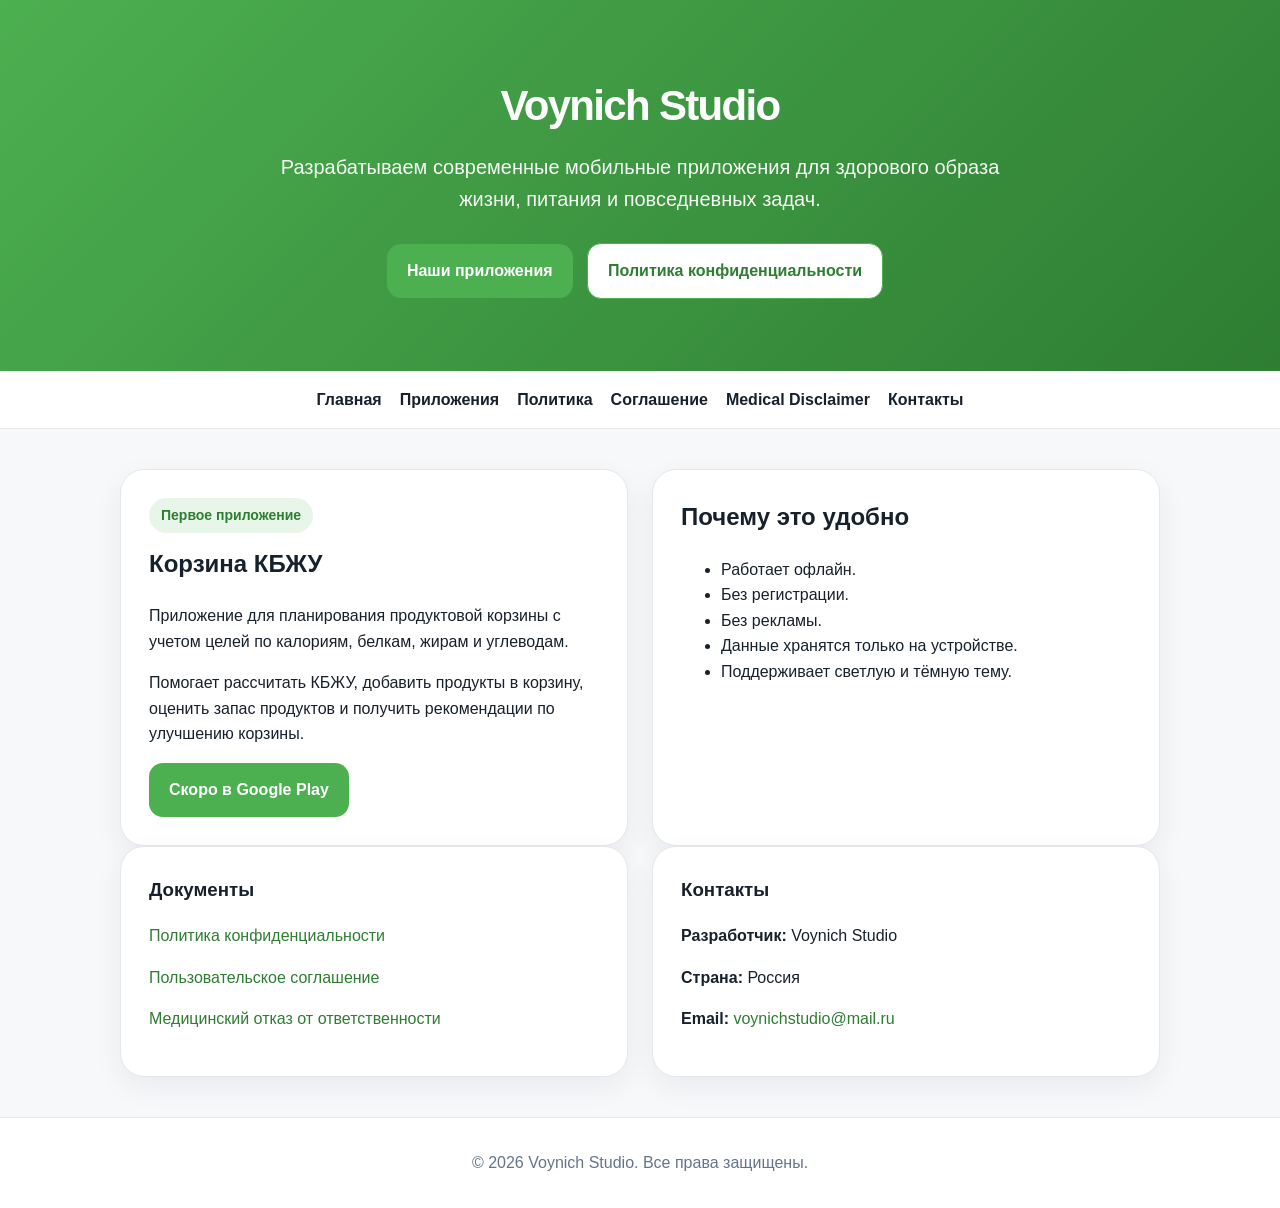
==== index.html @ 70888a6b "Initial website Initial website" ====
<!doctype html>
<html lang="ru">
<head>
  <meta charset="utf-8">
  <meta name="viewport" content="width=device-width, initial-scale=1">
  <title>Voynich Studio — мобильные приложения</title>
  <meta name="description" content="Voynich Studio разрабатывает мобильные приложения для здорового образа жизни и повседневных задач.">
  <link rel="stylesheet" href="style.css">
</head>
<body>
  <header>
    <h1>Voynich Studio</h1>
    <p>Разрабатываем современные мобильные приложения для здорового образа жизни, питания и повседневных задач.</p>
    <a class="button" href="#apps">Наши приложения</a>
    <a class="button secondary" href="privacy-policy.html">Политика конфиденциальности</a>
  </header>

  <nav>
    <a href="index.html">Главная</a>
    <a href="#apps">Приложения</a>
    <a href="privacy-policy.html">Политика</a>
    <a href="terms.html">Соглашение</a>
    <a href="medical-disclaimer.html">Medical Disclaimer</a>
    <a href="#contacts">Контакты</a>
  </nav>

  <main class="container">
    <section class="grid" id="apps">
      <div class="card">
        <span class="badge">Первое приложение</span>
        <h2>Корзина КБЖУ</h2>
        <p>Приложение для планирования продуктовой корзины с учетом целей по калориям, белкам, жирам и углеводам.</p>
        <p>Помогает рассчитать КБЖУ, добавить продукты в корзину, оценить запас продуктов и получить рекомендации по улучшению корзины.</p>
        <a class="button" href="#">Скоро в Google Play</a>
      </div>

      <div class="card">
        <h2>Почему это удобно</h2>
        <ul>
          <li>Работает офлайн.</li>
          <li>Без регистрации.</li>
          <li>Без рекламы.</li>
          <li>Данные хранятся только на устройстве.</li>
          <li>Поддерживает светлую и тёмную тему.</li>
        </ul>
      </div>
    </section>

    <section class="grid">
      <div class="card">
        <h3>Документы</h3>
        <p><a href="privacy-policy.html">Политика конфиденциальности</a></p>
        <p><a href="terms.html">Пользовательское соглашение</a></p>
        <p><a href="medical-disclaimer.html">Медицинский отказ от ответственности</a></p>
      </div>

      <div class="card" id="contacts">
        <h3>Контакты</h3>
        <p><strong>Разработчик:</strong> Voynich Studio</p>
        <p><strong>Страна:</strong> Россия</p>
        <p><strong>Email:</strong> <a href="mailto:voynichstudio@mail.ru">voynichstudio@mail.ru</a></p>
      </div>
    </section>
  </main>

  <footer>
    © 2026 Voynich Studio. Все права защищены.
  </footer>
</body>
</html>
---- style.css ----
:root {
  --green: #4CAF50;
  --green-dark: #2E7D32;
  --bg: #F7F8FA;
  --card: #FFFFFF;
  --text: #17212B;
  --muted: #64748B;
  --border: #E5E7EB;
}

* { box-sizing: border-box; }

body {
  margin: 0;
  font-family: Inter, -apple-system, BlinkMacSystemFont, "Segoe UI", Arial, sans-serif;
  background: var(--bg);
  color: var(--text);
  line-height: 1.6;
}

a { color: var(--green-dark); text-decoration: none; }

header {
  background: linear-gradient(135deg, var(--green), var(--green-dark));
  color: white;
  padding: 72px 20px;
  text-align: center;
}

header h1 {
  margin: 0 0 12px;
  font-size: 42px;
  letter-spacing: -0.04em;
}

header p {
  max-width: 720px;
  margin: 0 auto 28px;
  font-size: 20px;
  opacity: 0.95;
}

nav {
  display: flex;
  justify-content: center;
  gap: 18px;
  flex-wrap: wrap;
  padding: 16px 20px;
  background: white;
  border-bottom: 1px solid var(--border);
  position: sticky;
  top: 0;
  z-index: 10;
}

nav a {
  font-weight: 700;
  color: var(--text);
}

.container {
  max-width: 1080px;
  margin: 0 auto;
  padding: 40px 20px;
}

.grid {
  display: grid;
  grid-template-columns: repeat(2, 1fr);
  gap: 24px;
}

.card {
  background: var(--card);
  border: 1px solid var(--border);
  border-radius: 24px;
  padding: 28px;
  box-shadow: 0 10px 30px rgba(15, 23, 42, 0.06);
}

.card h2, .card h3 { margin-top: 0; }

.badge {
  display: inline-block;
  padding: 6px 12px;
  background: #E8F5E9;
  color: var(--green-dark);
  border-radius: 999px;
  font-weight: 800;
  font-size: 14px;
  margin-bottom: 12px;
}

.button {
  display: inline-block;
  background: var(--green);
  color: white;
  padding: 14px 20px;
  border-radius: 14px;
  font-weight: 800;
  margin-right: 10px;
}

.button.secondary {
  background: white;
  color: var(--green-dark);
  border: 1px solid var(--green);
}

.legal h1 {
  font-size: 34px;
  line-height: 1.2;
}

.legal h2 {
  margin-top: 34px;
  padding-top: 18px;
  border-top: 1px solid var(--border);
}

.legal p, .legal li { color: #334155; }

footer {
  border-top: 1px solid var(--border);
  background: white;
  padding: 32px 20px;
  text-align: center;
  color: var(--muted);
}

@media (max-width: 760px) {
  header h1 { font-size: 34px; }
  header p { font-size: 18px; }
  .grid { grid-template-columns: 1fr; }
  nav { justify-content: flex-start; overflow-x: auto; }
}
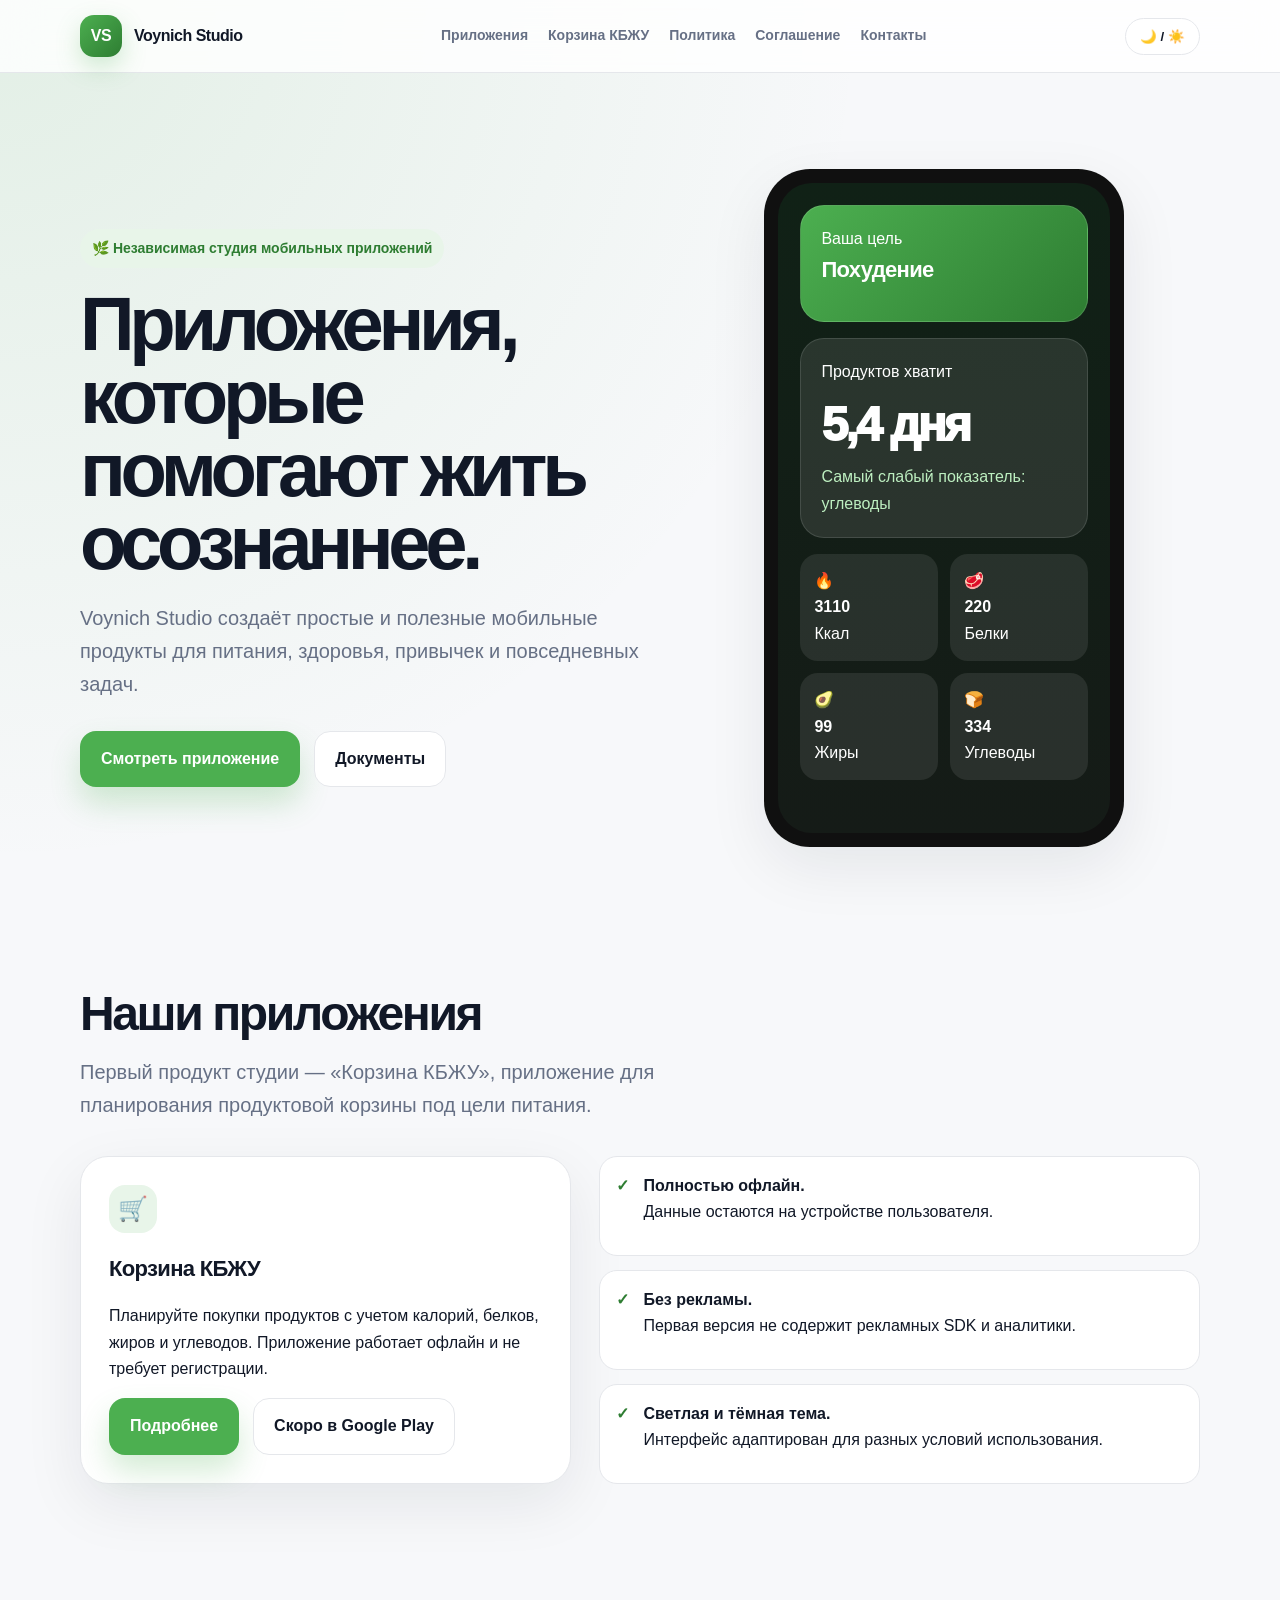
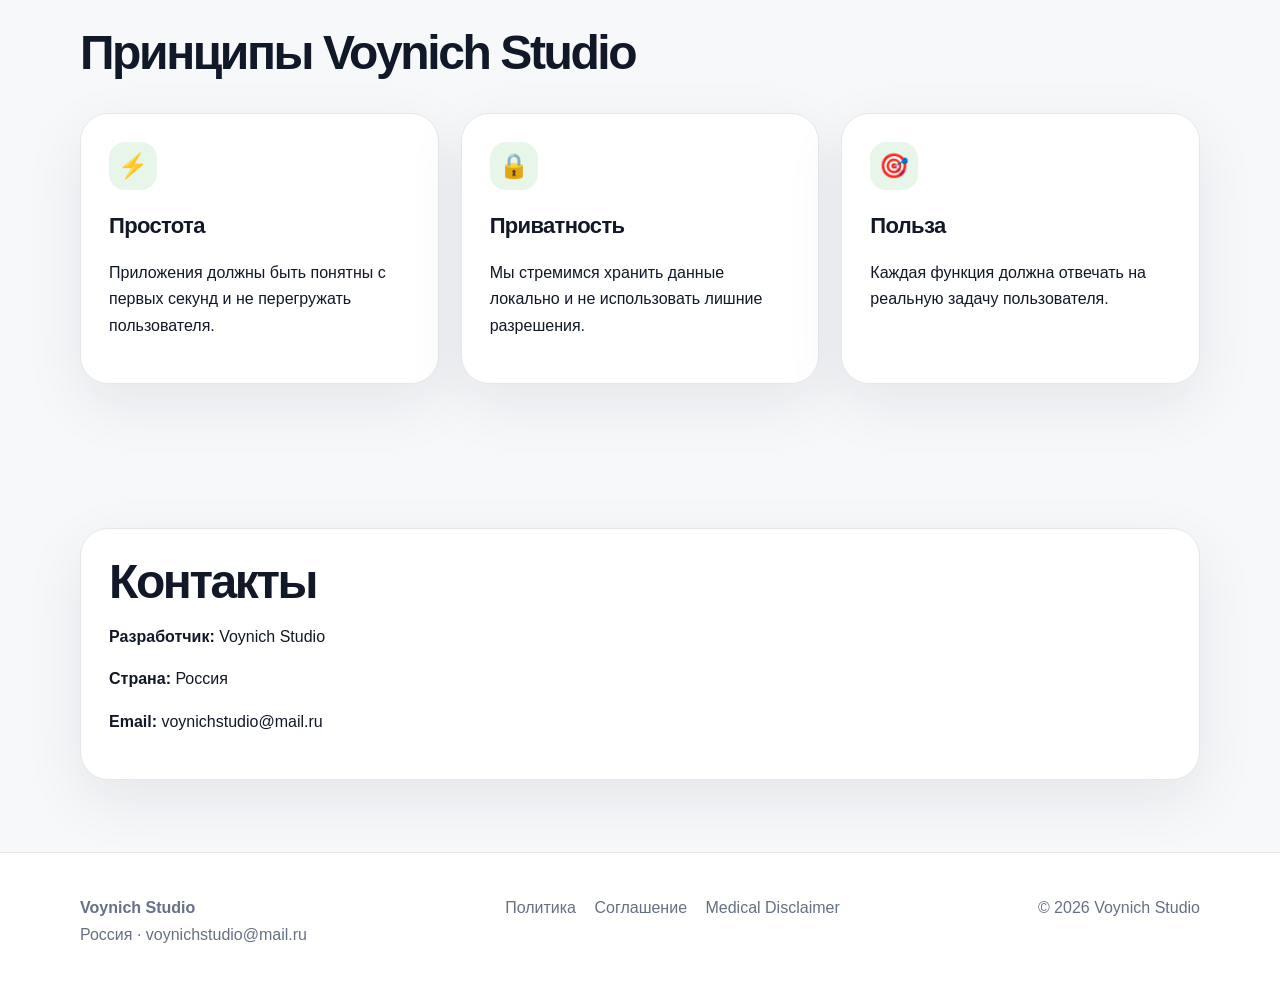
==== commit b34d2aa7: "Add files via upload" ====
--- a/index.html
+++ b/index.html
@@ -4,67 +4,129 @@
   <meta charset="utf-8">
   <meta name="viewport" content="width=device-width, initial-scale=1">
   <title>Voynich Studio — мобильные приложения</title>
-  <meta name="description" content="Voynich Studio разрабатывает мобильные приложения для здорового образа жизни и повседневных задач.">
+  <meta name="description" content="Voynich Studio разрабатывает современные мобильные приложения для здорового образа жизни, питания и повседневных задач.">
+  <meta property="og:title" content="Voynich Studio — мобильные приложения">
+  <meta property="og:description" content="Voynich Studio разрабатывает современные мобильные приложения для здорового образа жизни, питания и повседневных задач.">
+  <meta property="og:type" content="website">
+  <meta name="theme-color" content="#4CAF50">
   <link rel="stylesheet" href="style.css">
 </head>
 <body>
-  <header>
-    <h1>Voynich Studio</h1>
-    <p>Разрабатываем современные мобильные приложения для здорового образа жизни, питания и повседневных задач.</p>
-    <a class="button" href="#apps">Наши приложения</a>
-    <a class="button secondary" href="privacy-policy.html">Политика конфиденциальности</a>
-  </header>
-
-  <nav>
-    <a href="index.html">Главная</a>
-    <a href="#apps">Приложения</a>
-    <a href="privacy-policy.html">Политика</a>
-    <a href="terms.html">Соглашение</a>
-    <a href="medical-disclaimer.html">Medical Disclaimer</a>
-    <a href="#contacts">Контакты</a>
+  <nav class="nav">
+    <div class="container nav-inner">
+      <a class="brand" href="index.html">
+        <span class="brand-mark">VS</span>
+        <span>Voynich Studio</span>
+      </a>
+      <div class="nav-links">
+        <a href="index.html#apps">Приложения</a>
+        <a href="kbju-basket.html">Корзина КБЖУ</a>
+        <a href="privacy-policy.html">Политика</a>
+        <a href="terms.html">Соглашение</a>
+        <a href="index.html#contacts">Контакты</a>
+      </div>
+      <button class="theme-btn" onclick="toggleTheme()">🌙 / ☀️</button>
+    </div>
   </nav>
 
-  <main class="container">
-    <section class="grid" id="apps">
+<header class="hero">
+  <div class="container hero-grid">
+    <div>
+      <div class="eyebrow fade-up">🌿 Независимая студия мобильных приложений</div>
+      <h1 class="fade-up delay-1">Приложения, которые помогают жить осознаннее.</h1>
+      <p class="lead fade-up delay-2">Voynich Studio создаёт простые и полезные мобильные продукты для питания, здоровья, привычек и повседневных задач.</p>
+      <div class="actions fade-up delay-2">
+        <a class="btn primary" href="kbju-basket.html">Смотреть приложение</a>
+        <a class="btn secondary" href="privacy-policy.html">Документы</a>
+      </div>
+    </div>
+    <div class="phone fade-up delay-2" aria-label="Превью приложения Корзина КБЖУ">
+      <div class="phone-screen">
+        <div class="app-card green">
+          <div>Ваша цель</div>
+          <h3>Похудение</h3>
+        </div>
+        <div class="app-card">
+          <div>Продуктов хватит</div>
+          <div class="big-number">5,4 дня</div>
+          <div style="color:#BDEFC0">Самый слабый показатель: углеводы</div>
+        </div>
+        <div class="macro-grid">
+          <div class="macro">🔥<br><strong>3110</strong><br>Ккал</div>
+          <div class="macro">🥩<br><strong>220</strong><br>Белки</div>
+          <div class="macro">🥑<br><strong>99</strong><br>Жиры</div>
+          <div class="macro">🍞<br><strong>334</strong><br>Углеводы</div>
+        </div>
+      </div>
+    </div>
+  </div>
+</header>
+
+<main>
+  <section class="section" id="apps">
+    <div class="container">
+      <div class="section-head">
+        <h2>Наши приложения</h2>
+        <p class="lead">Первый продукт студии — «Корзина КБЖУ», приложение для планирования продуктовой корзины под цели питания.</p>
+      </div>
+      <div class="app-showcase">
+        <div class="card">
+          <div class="card-icon">🛒</div>
+          <h3>Корзина КБЖУ</h3>
+          <p>Планируйте покупки продуктов с учетом калорий, белков, жиров и углеводов. Приложение работает офлайн и не требует регистрации.</p>
+          <div class="actions">
+            <a class="btn primary" href="kbju-basket.html">Подробнее</a>
+            <a class="btn secondary" href="#">Скоро в Google Play</a>
+          </div>
+        </div>
+        <div class="feature-list">
+          <div class="feature-item"><span class="check">✓</span><span><strong>Полностью офлайн.</strong><br>Данные остаются на устройстве пользователя.</span></div>
+          <div class="feature-item"><span class="check">✓</span><span><strong>Без рекламы.</strong><br>Первая версия не содержит рекламных SDK и аналитики.</span></div>
+          <div class="feature-item"><span class="check">✓</span><span><strong>Светлая и тёмная тема.</strong><br>Интерфейс адаптирован для разных условий использования.</span></div>
+        </div>
+      </div>
+    </div>
+  </section>
+
+  <section class="section">
+    <div class="container">
+      <div class="section-head">
+        <h2>Принципы Voynich Studio</h2>
+      </div>
+      <div class="cards">
+        <div class="card"><div class="card-icon">⚡</div><h3>Простота</h3><p>Приложения должны быть понятны с первых секунд и не перегружать пользователя.</p></div>
+        <div class="card"><div class="card-icon">🔒</div><h3>Приватность</h3><p>Мы стремимся хранить данные локально и не использовать лишние разрешения.</p></div>
+        <div class="card"><div class="card-icon">🎯</div><h3>Польза</h3><p>Каждая функция должна отвечать на реальную задачу пользователя.</p></div>
+      </div>
+    </div>
+  </section>
+
+  <section class="section" id="contacts">
+    <div class="container">
       <div class="card">
-        <span class="badge">Первое приложение</span>
-        <h2>Корзина КБЖУ</h2>
-        <p>Приложение для планирования продуктовой корзины с учетом целей по калориям, белкам, жирам и углеводам.</p>
-        <p>Помогает рассчитать КБЖУ, добавить продукты в корзину, оценить запас продуктов и получить рекомендации по улучшению корзины.</p>
-        <a class="button" href="#">Скоро в Google Play</a>
-      </div>
-
-      <div class="card">
-        <h2>Почему это удобно</h2>
-        <ul>
-          <li>Работает офлайн.</li>
-          <li>Без регистрации.</li>
-          <li>Без рекламы.</li>
-          <li>Данные хранятся только на устройстве.</li>
-          <li>Поддерживает светлую и тёмную тему.</li>
-        </ul>
-      </div>
-    </section>
-
-    <section class="grid">
-      <div class="card">
-        <h3>Документы</h3>
-        <p><a href="privacy-policy.html">Политика конфиденциальности</a></p>
-        <p><a href="terms.html">Пользовательское соглашение</a></p>
-        <p><a href="medical-disclaimer.html">Медицинский отказ от ответственности</a></p>
-      </div>
-
-      <div class="card" id="contacts">
-        <h3>Контакты</h3>
+        <h2>Контакты</h2>
         <p><strong>Разработчик:</strong> Voynich Studio</p>
         <p><strong>Страна:</strong> Россия</p>
         <p><strong>Email:</strong> <a href="mailto:voynichstudio@mail.ru">voynichstudio@mail.ru</a></p>
       </div>
-    </section>
-  </main>
+    </div>
+  </section>
+</main>
 
-  <footer>
-    © 2026 Voynich Studio. Все права защищены.
+  <footer class="footer">
+    <div class="container footer-grid">
+      <div>
+        <strong>Voynich Studio</strong><br>
+        Россия · <a href="mailto:voynichstudio@mail.ru">voynichstudio@mail.ru</a>
+      </div>
+      <div>
+        <a href="privacy-policy.html">Политика</a>
+        <a href="terms.html">Соглашение</a>
+        <a href="medical-disclaimer.html">Medical Disclaimer</a>
+      </div>
+      <div>© 2026 Voynich Studio</div>
+    </div>
   </footer>
+  <script src="script.js"></script>
 </body>
 </html>
--- a/style.css
+++ b/style.css
@@ -1,136 +1,385 @@
 :root {
+  --bg: #f7f8fa;
+  --surface: #ffffff;
+  --surface-2: #eef7f0;
+  --text: #111827;
+  --muted: #667085;
+  --border: #e5e7eb;
   --green: #4CAF50;
   --green-dark: #2E7D32;
-  --bg: #F7F8FA;
-  --card: #FFFFFF;
-  --text: #17212B;
-  --muted: #64748B;
-  --border: #E5E7EB;
+  --green-soft: #E8F5E9;
+  --shadow: 0 20px 60px rgba(15, 23, 42, .08);
+  --radius: 28px;
+}
+
+[data-theme="dark"] {
+  --bg: #101412;
+  --surface: #171c19;
+  --surface-2: #1d2a21;
+  --text: #f5f7f6;
+  --muted: #a8b3ad;
+  --border: #29332d;
+  --green: #63D471;
+  --green-dark: #8BE28F;
+  --green-soft: #1f3a27;
+  --shadow: 0 20px 60px rgba(0, 0, 0, .35);
 }
 
 * { box-sizing: border-box; }
+
+html { scroll-behavior: smooth; }
 
 body {
   margin: 0;
   font-family: Inter, -apple-system, BlinkMacSystemFont, "Segoe UI", Arial, sans-serif;
-  background: var(--bg);
+  background:
+    radial-gradient(circle at top left, rgba(76, 175, 80, .12), transparent 30%),
+    var(--bg);
   color: var(--text);
-  line-height: 1.6;
-}
-
-a { color: var(--green-dark); text-decoration: none; }
-
-header {
-  background: linear-gradient(135deg, var(--green), var(--green-dark));
-  color: white;
-  padding: 72px 20px;
-  text-align: center;
-}
-
-header h1 {
-  margin: 0 0 12px;
-  font-size: 42px;
-  letter-spacing: -0.04em;
-}
-
-header p {
-  max-width: 720px;
-  margin: 0 auto 28px;
-  font-size: 20px;
-  opacity: 0.95;
-}
-
-nav {
-  display: flex;
-  justify-content: center;
-  gap: 18px;
-  flex-wrap: wrap;
-  padding: 16px 20px;
-  background: white;
-  border-bottom: 1px solid var(--border);
+  line-height: 1.65;
+}
+
+a { color: inherit; text-decoration: none; }
+
+img { max-width: 100%; }
+
+.container {
+  width: min(1120px, calc(100% - 40px));
+  margin: 0 auto;
+}
+
+.nav {
   position: sticky;
   top: 0;
-  z-index: 10;
-}
-
-nav a {
+  z-index: 50;
+  backdrop-filter: blur(18px);
+  background: color-mix(in srgb, var(--surface) 82%, transparent);
+  border-bottom: 1px solid var(--border);
+}
+
+.nav-inner {
+  height: 72px;
+  display: flex;
+  align-items: center;
+  justify-content: space-between;
+  gap: 16px;
+}
+
+.brand {
+  display: flex;
+  align-items: center;
+  gap: 12px;
+  font-weight: 900;
+  letter-spacing: -0.03em;
+}
+
+.brand-mark {
+  width: 42px;
+  height: 42px;
+  border-radius: 14px;
+  display: grid;
+  place-items: center;
+  background: linear-gradient(135deg, var(--green), var(--green-dark));
+  color: #fff;
+  box-shadow: 0 10px 24px rgba(76, 175, 80, .25);
+}
+
+.nav-links {
+  display: flex;
+  align-items: center;
+  gap: 20px;
+  color: var(--muted);
   font-weight: 700;
+  font-size: 14px;
+}
+
+.nav-links a:hover { color: var(--green-dark); }
+
+.theme-btn {
+  border: 1px solid var(--border);
+  background: var(--surface);
   color: var(--text);
-}
-
-.container {
-  max-width: 1080px;
-  margin: 0 auto;
-  padding: 40px 20px;
-}
-
-.grid {
-  display: grid;
-  grid-template-columns: repeat(2, 1fr);
-  gap: 24px;
-}
-
-.card {
-  background: var(--card);
-  border: 1px solid var(--border);
-  border-radius: 24px;
-  padding: 28px;
-  box-shadow: 0 10px 30px rgba(15, 23, 42, 0.06);
-}
-
-.card h2, .card h3 { margin-top: 0; }
-
-.badge {
-  display: inline-block;
-  padding: 6px 12px;
-  background: #E8F5E9;
+  border-radius: 999px;
+  padding: 10px 14px;
+  cursor: pointer;
+  font-weight: 800;
+}
+
+.hero {
+  padding: 96px 0 70px;
+}
+
+.hero-grid {
+  display: grid;
+  grid-template-columns: 1.05fr .95fr;
+  gap: 44px;
+  align-items: center;
+}
+
+.eyebrow {
+  display: inline-flex;
+  gap: 8px;
+  align-items: center;
+  padding: 8px 12px;
+  border-radius: 999px;
+  background: var(--green-soft);
   color: var(--green-dark);
-  border-radius: 999px;
-  font-weight: 800;
+  font-weight: 900;
   font-size: 14px;
-  margin-bottom: 12px;
-}
-
-.button {
-  display: inline-block;
+  margin-bottom: 20px;
+}
+
+h1 {
+  font-size: clamp(42px, 7vw, 76px);
+  line-height: .96;
+  letter-spacing: -0.07em;
+  margin: 0 0 22px;
+}
+
+h2 {
+  font-size: clamp(30px, 4vw, 48px);
+  line-height: 1.06;
+  letter-spacing: -0.05em;
+  margin: 0 0 16px;
+}
+
+h3 {
+  font-size: 22px;
+  margin: 0 0 12px;
+  letter-spacing: -0.03em;
+}
+
+.lead {
+  font-size: 20px;
+  color: var(--muted);
+  max-width: 680px;
+  margin: 0 0 30px;
+}
+
+.actions {
+  display: flex;
+  gap: 14px;
+  flex-wrap: wrap;
+}
+
+.btn {
+  display: inline-flex;
+  align-items: center;
+  justify-content: center;
+  gap: 10px;
+  min-height: 52px;
+  padding: 14px 20px;
+  border-radius: 16px;
+  font-weight: 900;
+  border: 1px solid transparent;
+  transition: .2s ease;
+}
+
+.btn.primary {
   background: var(--green);
   color: white;
-  padding: 14px 20px;
-  border-radius: 14px;
-  font-weight: 800;
-  margin-right: 10px;
-}
-
-.button.secondary {
-  background: white;
+  box-shadow: 0 16px 30px rgba(76, 175, 80, .24);
+}
+
+.btn.secondary {
+  background: var(--surface);
+  border-color: var(--border);
+  color: var(--text);
+}
+
+.btn:hover {
+  transform: translateY(-2px);
+}
+
+.phone {
+  width: min(360px, 100%);
+  margin: 0 auto;
+  border-radius: 46px;
+  padding: 14px;
+  background: #101010;
+  box-shadow: var(--shadow);
+  transform: rotate(2deg);
+}
+
+.phone-screen {
+  min-height: 650px;
+  border-radius: 34px;
+  background: linear-gradient(180deg, #102116, #151b17);
+  padding: 22px;
+  overflow: hidden;
+  color: white;
+  position: relative;
+}
+
+.app-card {
+  background: rgba(255,255,255,.1);
+  border: 1px solid rgba(255,255,255,.12);
+  border-radius: 24px;
+  padding: 20px;
+  margin-bottom: 16px;
+}
+
+.app-card.green {
+  background: linear-gradient(135deg, #4CAF50, #2E7D32);
+}
+
+.big-number {
+  font-size: 48px;
+  font-weight: 950;
+  letter-spacing: -0.06em;
+}
+
+.macro-grid {
+  display: grid;
+  grid-template-columns: repeat(2, 1fr);
+  gap: 12px;
+}
+
+.macro {
+  border-radius: 18px;
+  padding: 14px;
+  background: rgba(255,255,255,.09);
+}
+
+.section {
+  padding: 72px 0;
+}
+
+.section-head {
+  max-width: 760px;
+  margin-bottom: 34px;
+}
+
+.cards {
+  display: grid;
+  grid-template-columns: repeat(3, 1fr);
+  gap: 22px;
+}
+
+.card {
+  background: var(--surface);
+  border: 1px solid var(--border);
+  border-radius: var(--radius);
+  padding: 28px;
+  box-shadow: var(--shadow);
+}
+
+.card-icon {
+  width: 48px;
+  height: 48px;
+  display: grid;
+  place-items: center;
+  border-radius: 16px;
+  background: var(--green-soft);
   color: var(--green-dark);
-  border: 1px solid var(--green);
-}
-
-.legal h1 {
-  font-size: 34px;
-  line-height: 1.2;
-}
-
-.legal h2 {
-  margin-top: 34px;
-  padding-top: 18px;
+  font-size: 24px;
+  margin-bottom: 18px;
+}
+
+.app-showcase {
+  display: grid;
+  grid-template-columns: .9fr 1.1fr;
+  gap: 28px;
+  align-items: stretch;
+}
+
+.feature-list {
+  display: grid;
+  gap: 14px;
+}
+
+.feature-item {
+  display: flex;
+  gap: 14px;
+  align-items: flex-start;
+  padding: 16px;
+  border-radius: 18px;
+  background: var(--surface);
+  border: 1px solid var(--border);
+}
+
+.check {
+  color: var(--green-dark);
+  font-weight: 950;
+}
+
+.legal-layout {
+  padding: 56px 0;
+}
+
+.legal-doc {
+  max-width: 900px;
+  margin: 0 auto;
+  background: var(--surface);
+  border: 1px solid var(--border);
+  border-radius: 30px;
+  padding: clamp(24px, 5vw, 56px);
+  box-shadow: var(--shadow);
+}
+
+.legal-doc h1 {
+  font-size: clamp(34px, 5vw, 52px);
+}
+
+.legal-doc h2 {
+  font-size: 24px;
+  margin-top: 38px;
+  padding-top: 24px;
   border-top: 1px solid var(--border);
 }
 
-.legal p, .legal li { color: #334155; }
-
-footer {
+.legal-doc p,
+.legal-doc li {
+  color: var(--muted);
+}
+
+.footer {
+  padding: 42px 0;
   border-top: 1px solid var(--border);
-  background: white;
-  padding: 32px 20px;
-  text-align: center;
+  background: var(--surface);
   color: var(--muted);
 }
 
-@media (max-width: 760px) {
-  header h1 { font-size: 34px; }
-  header p { font-size: 18px; }
-  .grid { grid-template-columns: 1fr; }
-  nav { justify-content: flex-start; overflow-x: auto; }
+.footer-grid {
+  display: flex;
+  justify-content: space-between;
+  gap: 20px;
+  flex-wrap: wrap;
+}
+
+.footer a { color: var(--muted); margin-right: 14px; }
+
+.fade-up {
+  opacity: 0;
+  transform: translateY(18px);
+  animation: fadeUp .7s ease forwards;
+}
+
+.delay-1 { animation-delay: .12s; }
+.delay-2 { animation-delay: .24s; }
+
+@keyframes fadeUp {
+  to { opacity: 1; transform: translateY(0); }
+}
+
+@media (max-width: 860px) {
+  .hero { padding: 64px 0 44px; }
+  .hero-grid,
+  .app-showcase {
+    grid-template-columns: 1fr;
+  }
+  .phone { transform: none; }
+  .cards {
+    grid-template-columns: 1fr;
+  }
+  .nav-links {
+    display: none;
+  }
+}
+
+@media (max-width: 520px) {
+  .container { width: min(100% - 28px, 1120px); }
+  .phone-screen { min-height: 560px; }
+  .macro-grid { grid-template-columns: 1fr; }
+  .footer-grid { display: block; }
 }
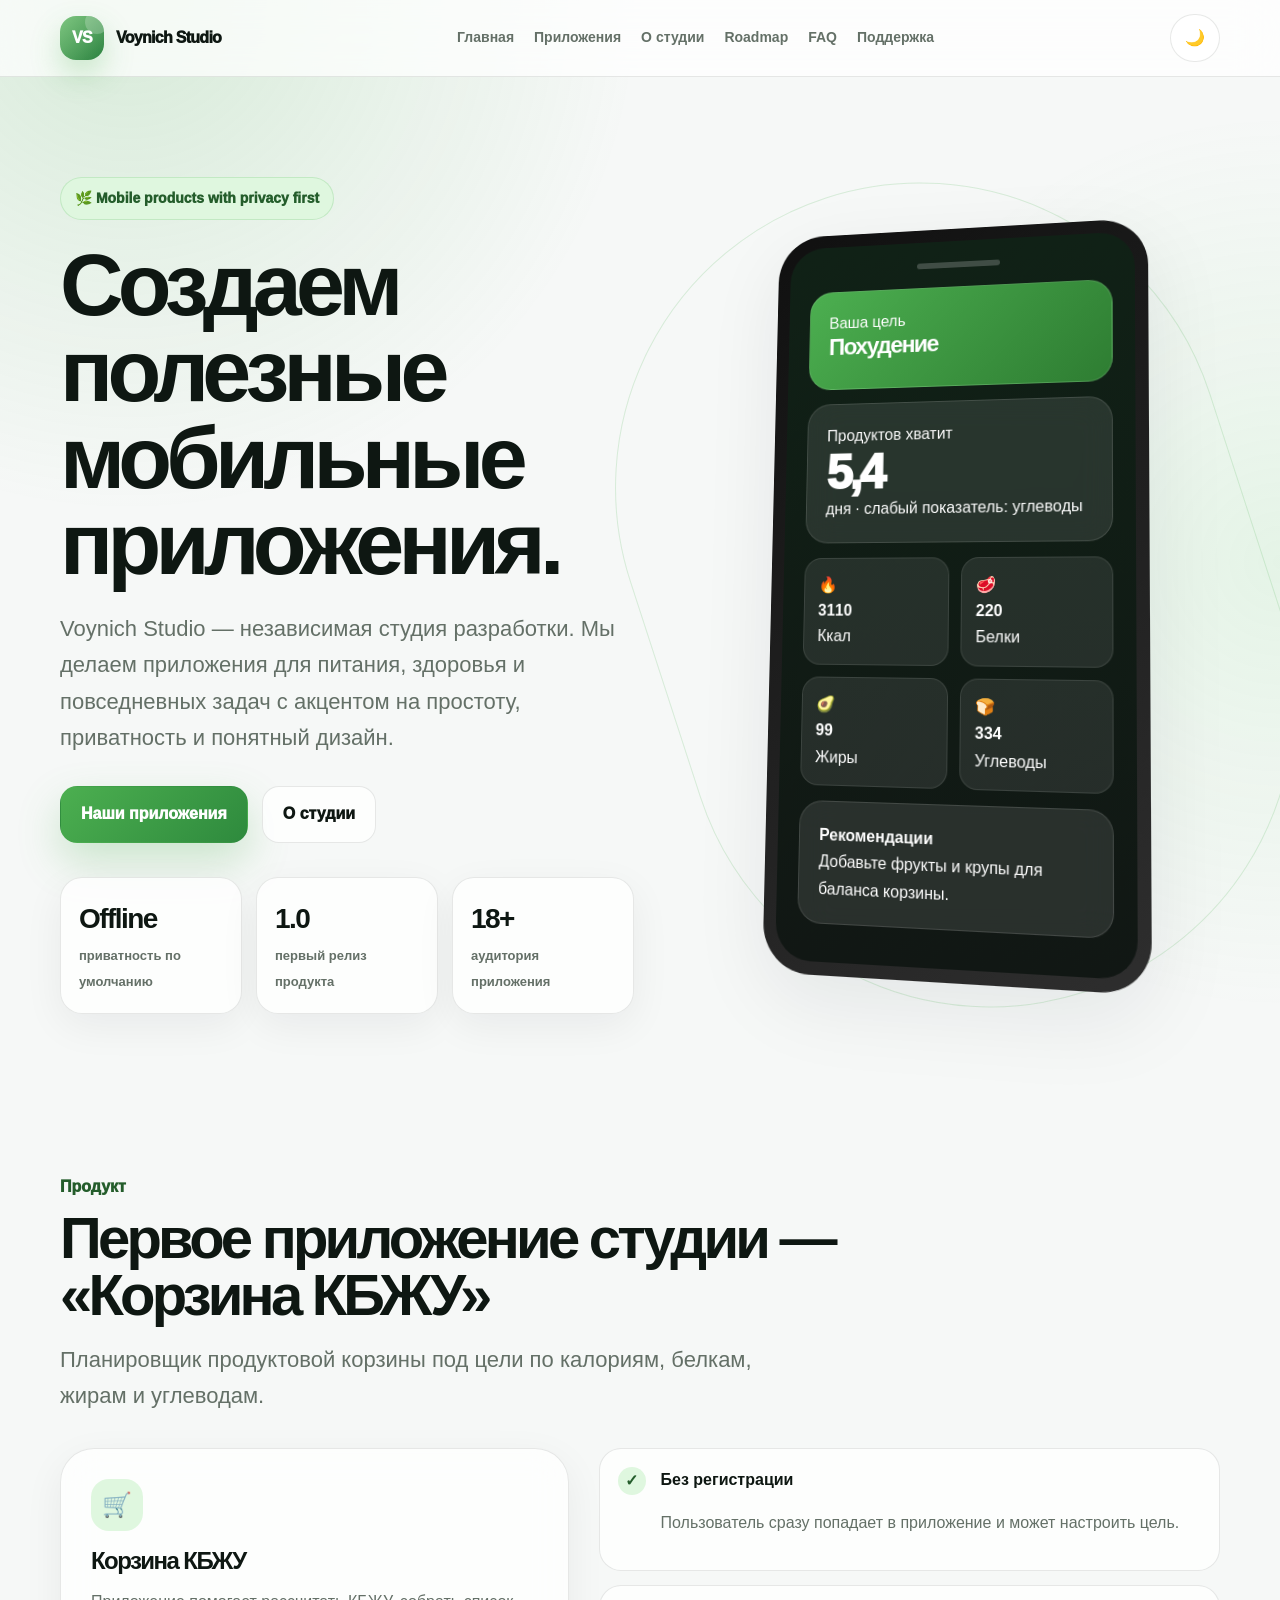
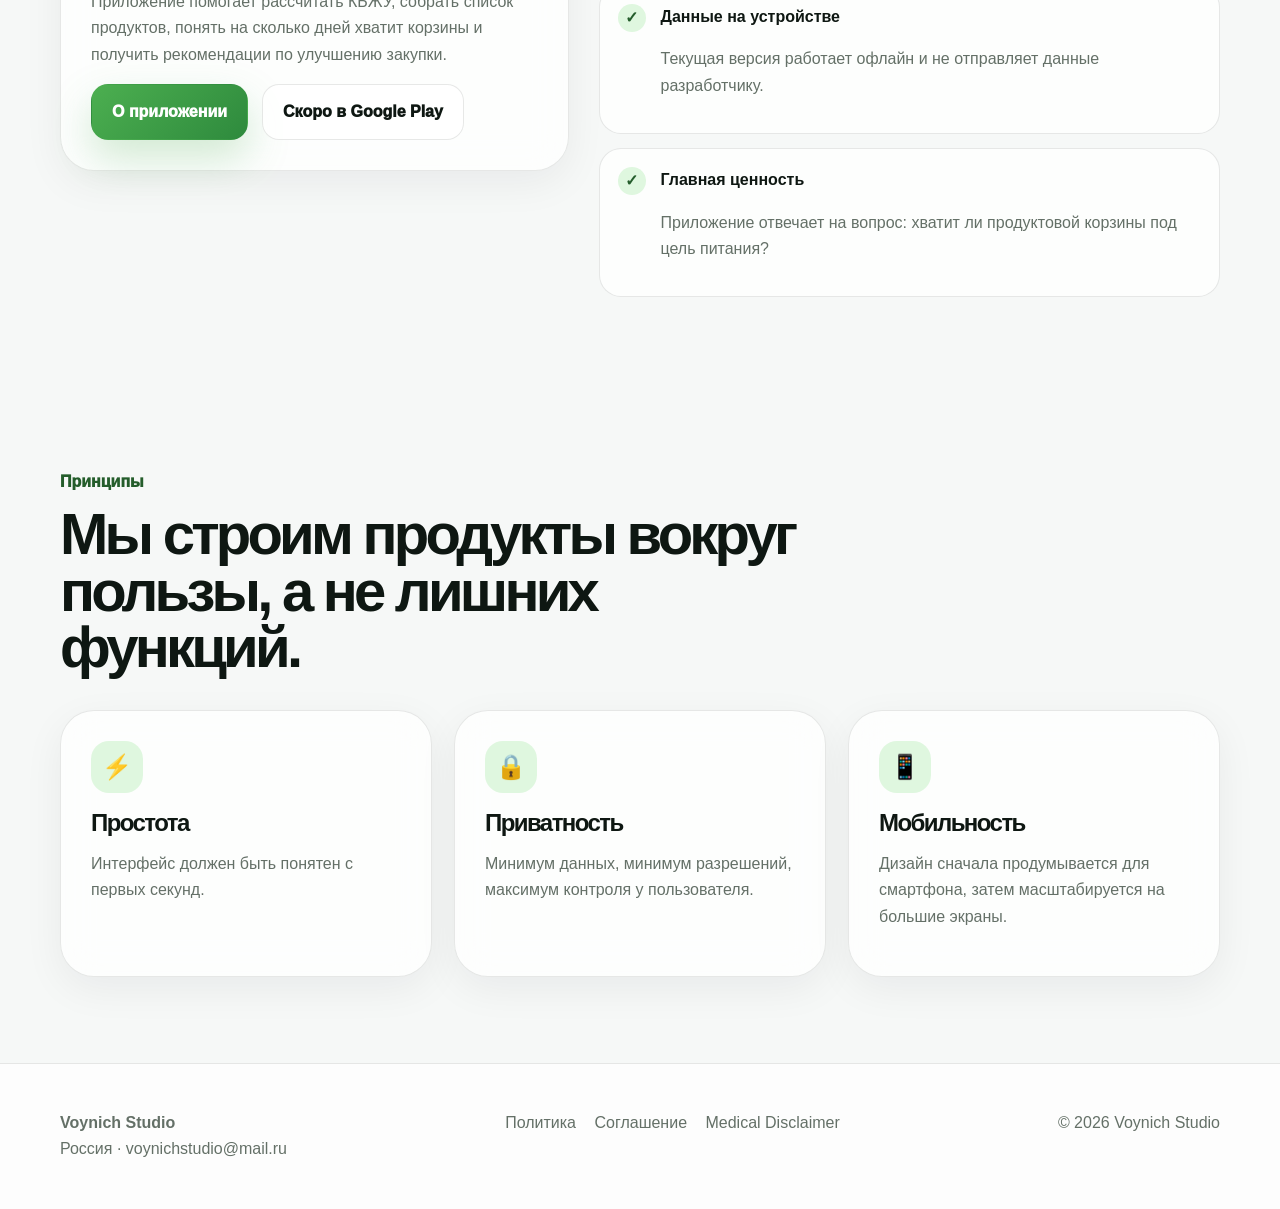
==== commit d7871b5d: "Add files via upload" ====
--- a/index.html
+++ b/index.html
@@ -4,85 +4,132 @@
   <meta charset="utf-8">
   <meta name="viewport" content="width=device-width, initial-scale=1">
   <title>Voynich Studio — мобильные приложения</title>
-  <meta name="description" content="Voynich Studio разрабатывает современные мобильные приложения для здорового образа жизни, питания и повседневных задач.">
+  <meta name="description" content="Voynich Studio разрабатывает современные мобильные приложения для питания, здоровья и повседневных задач.">
+  <meta name="theme-color" content="#4CAF50">
+  <link rel="canonical" href="https://voynich-studio.github.io/">
   <meta property="og:title" content="Voynich Studio — мобильные приложения">
-  <meta property="og:description" content="Voynich Studio разрабатывает современные мобильные приложения для здорового образа жизни, питания и повседневных задач.">
+  <meta property="og:description" content="Voynich Studio разрабатывает современные мобильные приложения для питания, здоровья и повседневных задач.">
   <meta property="og:type" content="website">
-  <meta name="theme-color" content="#4CAF50">
+  <meta property="og:url" content="https://voynich-studio.github.io/">
+  <meta property="og:site_name" content="Voynich Studio">
+  <meta name="twitter:card" content="summary_large_image">
+  <link rel="icon" href="favicon.svg" type="image/svg+xml">
+  <link rel="manifest" href="site.webmanifest">
   <link rel="stylesheet" href="style.css">
+  <script type="application/ld+json">
+  {
+    "@context": "https://schema.org",
+    "@type": "Organization",
+    "name": "Voynich Studio",
+    "url": "https://voynich-studio.github.io/",
+    "email": "voynichstudio@mail.ru",
+    "foundingLocation": "Россия"
+  }
+  </script>
+
 </head>
 <body>
-  <nav class="nav">
+  <a class="skip-link" href="#main">Перейти к содержимому</a>
+  <nav class="site-nav">
     <div class="container nav-inner">
-      <a class="brand" href="index.html">
-        <span class="brand-mark">VS</span>
+      <a class="logo" href="index.html" aria-label="Voynich Studio">
+        <span class="logo-mark">VS</span>
         <span>Voynich Studio</span>
       </a>
-      <div class="nav-links">
-        <a href="index.html#apps">Приложения</a>
-        <a href="kbju-basket.html">Корзина КБЖУ</a>
-        <a href="privacy-policy.html">Политика</a>
-        <a href="terms.html">Соглашение</a>
-        <a href="index.html#contacts">Контакты</a>
+      <div class="nav-links" aria-label="Основная навигация">
+        <a href="index.html">Главная</a>
+        <a href="apps.html">Приложения</a>
+        <a href="about.html">О студии</a>
+        <a href="roadmap.html">Roadmap</a>
+        <a href="faq.html">FAQ</a>
+        <a href="support.html">Поддержка</a>
       </div>
-      <button class="theme-btn" onclick="toggleTheme()">🌙 / ☀️</button>
+      <div class="nav-actions">
+        <button class="icon-btn" onclick="toggleTheme()" aria-label="Переключить тему">🌙</button>
+        <button class="icon-btn mobile-menu-btn" onclick="toggleMenu()" aria-label="Открыть меню">☰</button>
+      </div>
+    </div>
+    <div class="container mobile-menu">
+      <a href="index.html">Главная</a>
+      <a href="apps.html">Приложения</a>
+      <a href="about.html">О студии</a>
+      <a href="roadmap.html">Roadmap</a>
+      <a href="faq.html">FAQ</a>
+      <a href="support.html">Поддержка</a>
+      <a href="privacy-policy.html">Документы</a>
     </div>
   </nav>
 
-<header class="hero">
+<header class="hero" id="main">
   <div class="container hero-grid">
-    <div>
-      <div class="eyebrow fade-up">🌿 Независимая студия мобильных приложений</div>
-      <h1 class="fade-up delay-1">Приложения, которые помогают жить осознаннее.</h1>
-      <p class="lead fade-up delay-2">Voynich Studio создаёт простые и полезные мобильные продукты для питания, здоровья, привычек и повседневных задач.</p>
-      <div class="actions fade-up delay-2">
-        <a class="btn primary" href="kbju-basket.html">Смотреть приложение</a>
-        <a class="btn secondary" href="privacy-policy.html">Документы</a>
+    <div class="hero-copy">
+      <div class="badge reveal">🌿 Mobile products with privacy first</div>
+      <h1 class="reveal d1">Создаем полезные мобильные приложения.</h1>
+      <p class="lead reveal d2">Voynich Studio — независимая студия разработки. Мы делаем приложения для питания, здоровья и повседневных задач с акцентом на простоту, приватность и понятный дизайн.</p>
+      <div class="actions reveal d2">
+        <a class="btn primary" href="apps.html">Наши приложения</a>
+        <a class="btn secondary" href="about.html">О студии</a>
+      </div>
+      <div class="stats reveal d2">
+        <div class="stat"><strong>Offline</strong><span>приватность по умолчанию</span></div>
+        <div class="stat"><strong>1.0</strong><span>первый релиз продукта</span></div>
+        <div class="stat"><strong>18+</strong><span>аудитория приложения</span></div>
       </div>
     </div>
-    <div class="phone fade-up delay-2" aria-label="Превью приложения Корзина КБЖУ">
-      <div class="phone-screen">
-        <div class="app-card green">
-          <div>Ваша цель</div>
-          <h3>Похудение</h3>
-        </div>
-        <div class="app-card">
-          <div>Продуктов хватит</div>
-          <div class="big-number">5,4 дня</div>
-          <div style="color:#BDEFC0">Самый слабый показатель: углеводы</div>
-        </div>
-        <div class="macro-grid">
-          <div class="macro">🔥<br><strong>3110</strong><br>Ккал</div>
-          <div class="macro">🥩<br><strong>220</strong><br>Белки</div>
-          <div class="macro">🥑<br><strong>99</strong><br>Жиры</div>
-          <div class="macro">🍞<br><strong>334</strong><br>Углеводы</div>
-        </div>
+
+<div class="device-wrap reveal d2">
+  <div class="orbit"></div>
+  <div class="phone" aria-label="Мокап приложения Корзина КБЖУ">
+    <div class="phone-screen">
+      <div class="phone-top"></div>
+      <div class="app-card green">
+        <div>Ваша цель</div>
+        <h3>Похудение</h3>
+      </div>
+      <div class="app-card">
+        <div>Продуктов хватит</div>
+        <div class="big-number">5,4</div>
+        <div>дня · слабый показатель: углеводы</div>
+      </div>
+      <div class="phone-grid">
+        <div class="phone-macro">🔥<br><strong>3110</strong><br>Ккал</div>
+        <div class="phone-macro">🥩<br><strong>220</strong><br>Белки</div>
+        <div class="phone-macro">🥑<br><strong>99</strong><br>Жиры</div>
+        <div class="phone-macro">🍞<br><strong>334</strong><br>Углеводы</div>
+      </div>
+      <div class="app-card" style="margin-top:15px">
+        <strong>Рекомендации</strong><br>
+        Добавьте фрукты и крупы для баланса корзины.
       </div>
     </div>
   </div>
+</div>
+
+  </div>
 </header>
 
-<main>
-  <section class="section" id="apps">
+<main id="main">
+  <section class="section">
     <div class="container">
       <div class="section-head">
-        <h2>Наши приложения</h2>
-        <p class="lead">Первый продукт студии — «Корзина КБЖУ», приложение для планирования продуктовой корзины под цели питания.</p>
+        <div class="section-kicker">Продукт</div>
+        <h2>Первое приложение студии — «Корзина КБЖУ»</h2>
+        <p class="lead">Планировщик продуктовой корзины под цели по калориям, белкам, жирам и углеводам.</p>
       </div>
-      <div class="app-showcase">
+      <div class="split">
         <div class="card">
           <div class="card-icon">🛒</div>
           <h3>Корзина КБЖУ</h3>
-          <p>Планируйте покупки продуктов с учетом калорий, белков, жиров и углеводов. Приложение работает офлайн и не требует регистрации.</p>
+          <p>Приложение помогает рассчитать КБЖУ, собрать список продуктов, понять на сколько дней хватит корзины и получить рекомендации по улучшению закупки.</p>
           <div class="actions">
-            <a class="btn primary" href="kbju-basket.html">Подробнее</a>
+            <a class="btn primary" href="kbju-basket.html">О приложении</a>
             <a class="btn secondary" href="#">Скоро в Google Play</a>
           </div>
         </div>
         <div class="feature-list">
-          <div class="feature-item"><span class="check">✓</span><span><strong>Полностью офлайн.</strong><br>Данные остаются на устройстве пользователя.</span></div>
-          <div class="feature-item"><span class="check">✓</span><span><strong>Без рекламы.</strong><br>Первая версия не содержит рекламных SDK и аналитики.</span></div>
-          <div class="feature-item"><span class="check">✓</span><span><strong>Светлая и тёмная тема.</strong><br>Интерфейс адаптирован для разных условий использования.</span></div>
+          <div class="feature"><span class="check">✓</span><div><strong>Без регистрации</strong><p>Пользователь сразу попадает в приложение и может настроить цель.</p></div></div>
+          <div class="feature"><span class="check">✓</span><div><strong>Данные на устройстве</strong><p>Текущая версия работает офлайн и не отправляет данные разработчику.</p></div></div>
+          <div class="feature"><span class="check">✓</span><div><strong>Главная ценность</strong><p>Приложение отвечает на вопрос: хватит ли продуктовой корзины под цель питания?</p></div></div>
         </div>
       </div>
     </div>
@@ -91,23 +138,13 @@
   <section class="section">
     <div class="container">
       <div class="section-head">
-        <h2>Принципы Voynich Studio</h2>
+        <div class="section-kicker">Принципы</div>
+        <h2>Мы строим продукты вокруг пользы, а не лишних функций.</h2>
       </div>
       <div class="cards">
-        <div class="card"><div class="card-icon">⚡</div><h3>Простота</h3><p>Приложения должны быть понятны с первых секунд и не перегружать пользователя.</p></div>
-        <div class="card"><div class="card-icon">🔒</div><h3>Приватность</h3><p>Мы стремимся хранить данные локально и не использовать лишние разрешения.</p></div>
-        <div class="card"><div class="card-icon">🎯</div><h3>Польза</h3><p>Каждая функция должна отвечать на реальную задачу пользователя.</p></div>
-      </div>
-    </div>
-  </section>
-
-  <section class="section" id="contacts">
-    <div class="container">
-      <div class="card">
-        <h2>Контакты</h2>
-        <p><strong>Разработчик:</strong> Voynich Studio</p>
-        <p><strong>Страна:</strong> Россия</p>
-        <p><strong>Email:</strong> <a href="mailto:voynichstudio@mail.ru">voynichstudio@mail.ru</a></p>
+        <div class="card"><div class="card-icon">⚡</div><h3>Простота</h3><p>Интерфейс должен быть понятен с первых секунд.</p></div>
+        <div class="card"><div class="card-icon">🔒</div><h3>Приватность</h3><p>Минимум данных, минимум разрешений, максимум контроля у пользователя.</p></div>
+        <div class="card"><div class="card-icon">📱</div><h3>Мобильность</h3><p>Дизайн сначала продумывается для смартфона, затем масштабируется на большие экраны.</p></div>
       </div>
     </div>
   </section>
--- a/style.css
+++ b/style.css
@@ -1,87 +1,134 @@
 :root {
-  --bg: #f7f8fa;
-  --surface: #ffffff;
-  --surface-2: #eef7f0;
-  --text: #111827;
-  --muted: #667085;
-  --border: #e5e7eb;
+  --bg: #f6f8f7;
+  --surface: rgba(255, 255, 255, .78);
+  --surface-solid: #ffffff;
+  --surface-2: #eef7f1;
+  --text: #0e1712;
+  --muted: #647067;
+  --border: rgba(24, 35, 28, .10);
   --green: #4CAF50;
-  --green-dark: #2E7D32;
-  --green-soft: #E8F5E9;
-  --shadow: 0 20px 60px rgba(15, 23, 42, .08);
-  --radius: 28px;
+  --green-2: #68d36f;
+  --green-dark: #245d2b;
+  --lime: #dff7df;
+  --graphite: #111917;
+  --shadow: 0 24px 80px rgba(15, 23, 42, .08);
+  --shadow-soft: 0 12px 40px rgba(15, 23, 42, .06);
+  --radius-xl: 34px;
+  --radius-lg: 24px;
+  --radius-md: 16px;
+  --max: 1160px;
 }
 
 [data-theme="dark"] {
-  --bg: #101412;
-  --surface: #171c19;
-  --surface-2: #1d2a21;
-  --text: #f5f7f6;
-  --muted: #a8b3ad;
-  --border: #29332d;
-  --green: #63D471;
-  --green-dark: #8BE28F;
-  --green-soft: #1f3a27;
-  --shadow: 0 20px 60px rgba(0, 0, 0, .35);
+  --bg: #090d0b;
+  --surface: rgba(18, 25, 21, .76);
+  --surface-solid: #111814;
+  --surface-2: #132119;
+  --text: #f4f7f5;
+  --muted: #a5b1aa;
+  --border: rgba(255, 255, 255, .10);
+  --green: #67d66f;
+  --green-2: #9aefa1;
+  --green-dark: #9aefa1;
+  --lime: #183621;
+  --graphite: #f4f7f5;
+  --shadow: 0 24px 80px rgba(0, 0, 0, .42);
+  --shadow-soft: 0 12px 40px rgba(0, 0, 0, .28);
 }
 
 * { box-sizing: border-box; }
 
-html { scroll-behavior: smooth; }
+html {
+  scroll-behavior: smooth;
+}
 
 body {
   margin: 0;
-  font-family: Inter, -apple-system, BlinkMacSystemFont, "Segoe UI", Arial, sans-serif;
+  font-family: Inter, Manrope, -apple-system, BlinkMacSystemFont, "Segoe UI", Arial, sans-serif;
+  color: var(--text);
   background:
-    radial-gradient(circle at top left, rgba(76, 175, 80, .12), transparent 30%),
+    radial-gradient(circle at 10% 0%, rgba(76, 175, 80, .18), transparent 32rem),
+    radial-gradient(circle at 100% 20%, rgba(104, 211, 111, .12), transparent 28rem),
     var(--bg);
-  color: var(--text);
   line-height: 1.65;
+  overflow-x: hidden;
 }
 
 a { color: inherit; text-decoration: none; }
-
-img { max-width: 100%; }
+button { font: inherit; }
 
 .container {
-  width: min(1120px, calc(100% - 40px));
+  width: min(var(--max), calc(100% - 40px));
   margin: 0 auto;
 }
 
-.nav {
+.skip-link {
+  position: absolute;
+  left: -999px;
+  top: 12px;
+  background: var(--text);
+  color: var(--bg);
+  padding: 12px 16px;
+  border-radius: 12px;
+  z-index: 999;
+}
+
+.skip-link:focus { left: 12px; }
+
+.site-nav {
   position: sticky;
   top: 0;
-  z-index: 50;
-  backdrop-filter: blur(18px);
-  background: color-mix(in srgb, var(--surface) 82%, transparent);
+  z-index: 100;
+  backdrop-filter: blur(22px);
+  background: color-mix(in srgb, var(--surface-solid) 72%, transparent);
   border-bottom: 1px solid var(--border);
+  transition: all .25s ease;
+}
+
+.site-nav.scrolled {
+  box-shadow: var(--shadow-soft);
 }
 
 .nav-inner {
-  height: 72px;
+  height: 76px;
   display: flex;
   align-items: center;
   justify-content: space-between;
-  gap: 16px;
-}
-
-.brand {
-  display: flex;
+  gap: 22px;
+}
+
+.logo {
+  display: inline-flex;
   align-items: center;
   gap: 12px;
-  font-weight: 900;
-  letter-spacing: -0.03em;
-}
-
-.brand-mark {
-  width: 42px;
-  height: 42px;
-  border-radius: 14px;
+  font-weight: 950;
+  letter-spacing: -.045em;
+}
+
+.logo-mark {
+  width: 44px;
+  height: 44px;
+  border-radius: 16px;
   display: grid;
   place-items: center;
-  background: linear-gradient(135deg, var(--green), var(--green-dark));
-  color: #fff;
-  box-shadow: 0 10px 24px rgba(76, 175, 80, .25);
+  background:
+    linear-gradient(135deg, rgba(255,255,255,.28), rgba(255,255,255,.05)),
+    linear-gradient(135deg, var(--green), #1f7a35);
+  color: white;
+  box-shadow: 0 14px 30px rgba(76, 175, 80, .28);
+  position: relative;
+  overflow: hidden;
+}
+
+.logo-mark::after {
+  content: "";
+  position: absolute;
+  width: 24px;
+  height: 24px;
+  background: rgba(255,255,255,.22);
+  border-radius: 999px;
+  top: -6px;
+  right: -5px;
 }
 
 .nav-links {
@@ -89,134 +136,207 @@
   align-items: center;
   gap: 20px;
   color: var(--muted);
-  font-weight: 700;
+  font-weight: 800;
   font-size: 14px;
 }
 
+.nav-links a { transition: color .2s ease; }
 .nav-links a:hover { color: var(--green-dark); }
 
-.theme-btn {
+.nav-actions {
+  display: flex;
+  align-items: center;
+  gap: 10px;
+}
+
+.icon-btn {
   border: 1px solid var(--border);
   background: var(--surface);
   color: var(--text);
   border-radius: 999px;
   padding: 10px 14px;
+  font-weight: 900;
   cursor: pointer;
-  font-weight: 800;
+}
+
+.mobile-menu-btn { display: none; }
+
+.mobile-menu {
+  display: none;
+  border-top: 1px solid var(--border);
+  padding: 14px 0 20px;
+}
+
+.mobile-menu a {
+  display: block;
+  padding: 12px 0;
+  color: var(--muted);
+  font-weight: 850;
 }
 
 .hero {
-  padding: 96px 0 70px;
+  padding: 100px 0 74px;
+  position: relative;
 }
 
 .hero-grid {
   display: grid;
-  grid-template-columns: 1.05fr .95fr;
-  gap: 44px;
+  grid-template-columns: 1.04fr .96fr;
+  gap: 56px;
   align-items: center;
 }
 
-.eyebrow {
+.badge {
   display: inline-flex;
+  align-items: center;
   gap: 8px;
-  align-items: center;
-  padding: 8px 12px;
+  background: var(--lime);
+  color: var(--green-dark);
+  padding: 9px 14px;
   border-radius: 999px;
-  background: var(--green-soft);
-  color: var(--green-dark);
-  font-weight: 900;
   font-size: 14px;
-  margin-bottom: 20px;
+  font-weight: 950;
+  border: 1px solid color-mix(in srgb, var(--green) 20%, transparent);
+}
+
+h1, h2, h3 {
+  margin-top: 0;
+  letter-spacing: -.065em;
+  line-height: .98;
 }
 
 h1 {
-  font-size: clamp(42px, 7vw, 76px);
-  line-height: .96;
-  letter-spacing: -0.07em;
-  margin: 0 0 22px;
+  font-size: clamp(44px, 8vw, 88px);
+  margin-bottom: 24px;
 }
 
 h2 {
-  font-size: clamp(30px, 4vw, 48px);
-  line-height: 1.06;
-  letter-spacing: -0.05em;
-  margin: 0 0 16px;
+  font-size: clamp(34px, 5vw, 58px);
+  margin-bottom: 18px;
 }
 
 h3 {
-  font-size: 22px;
-  margin: 0 0 12px;
-  letter-spacing: -0.03em;
+  font-size: 24px;
+  margin-bottom: 12px;
 }
 
 .lead {
-  font-size: 20px;
   color: var(--muted);
-  max-width: 680px;
+  font-size: clamp(18px, 2vw, 22px);
+  max-width: 720px;
   margin: 0 0 30px;
 }
+
+.hero-copy .badge { margin-bottom: 22px; }
 
 .actions {
   display: flex;
+  flex-wrap: wrap;
   gap: 14px;
-  flex-wrap: wrap;
 }
 
 .btn {
+  min-height: 54px;
+  padding: 14px 20px;
+  border-radius: 17px;
   display: inline-flex;
   align-items: center;
-  justify-content: center;
   gap: 10px;
-  min-height: 52px;
-  padding: 14px 20px;
-  border-radius: 16px;
-  font-weight: 900;
+  font-weight: 950;
   border: 1px solid transparent;
-  transition: .2s ease;
-}
-
-.btn.primary {
-  background: var(--green);
-  color: white;
-  box-shadow: 0 16px 30px rgba(76, 175, 80, .24);
-}
-
-.btn.secondary {
-  background: var(--surface);
-  border-color: var(--border);
-  color: var(--text);
+  transition: transform .2s ease, box-shadow .2s ease, border .2s ease;
 }
 
 .btn:hover {
   transform: translateY(-2px);
 }
 
+.btn.primary {
+  background: linear-gradient(135deg, var(--green), #2e8a3d);
+  color: white;
+  box-shadow: 0 18px 42px rgba(76, 175, 80, .26);
+}
+
+.btn.secondary {
+  background: var(--surface);
+  color: var(--text);
+  border-color: var(--border);
+}
+
+.stats {
+  display: grid;
+  grid-template-columns: repeat(3, 1fr);
+  gap: 14px;
+  margin-top: 34px;
+}
+
+.stat {
+  padding: 18px;
+  border-radius: 22px;
+  background: var(--surface);
+  border: 1px solid var(--border);
+  box-shadow: var(--shadow-soft);
+}
+
+.stat strong {
+  display: block;
+  font-size: 28px;
+  letter-spacing: -.055em;
+}
+
+.stat span {
+  color: var(--muted);
+  font-size: 13px;
+  font-weight: 800;
+}
+
+.device-wrap {
+  position: relative;
+}
+
+.orbit {
+  position: absolute;
+  inset: -40px;
+  border: 1px solid color-mix(in srgb, var(--green) 18%, transparent);
+  border-radius: 999px;
+  transform: rotate(-18deg);
+  pointer-events: none;
+}
+
 .phone {
-  width: min(360px, 100%);
+  width: min(382px, 100%);
   margin: 0 auto;
-  border-radius: 46px;
-  padding: 14px;
-  background: #101010;
+  padding: 13px;
+  border-radius: 48px;
+  background: linear-gradient(145deg, #101010, #2e2e2e);
   box-shadow: var(--shadow);
-  transform: rotate(2deg);
+  transform: perspective(900px) rotateY(-8deg) rotateX(4deg);
 }
 
 .phone-screen {
-  min-height: 650px;
-  border-radius: 34px;
-  background: linear-gradient(180deg, #102116, #151b17);
+  min-height: 680px;
+  border-radius: 36px;
+  background: linear-gradient(180deg, #102116, #111714);
   padding: 22px;
   overflow: hidden;
   color: white;
-  position: relative;
+}
+
+.phone-top {
+  width: 86px;
+  height: 6px;
+  border-radius: 999px;
+  background: rgba(255,255,255,.2);
+  margin: 0 auto 20px;
 }
 
 .app-card {
-  background: rgba(255,255,255,.1);
+  background: rgba(255,255,255,.10);
   border: 1px solid rgba(255,255,255,.12);
   border-radius: 24px;
   padding: 20px;
-  margin-bottom: 16px;
+  margin-bottom: 15px;
+  backdrop-filter: blur(16px);
 }
 
 .app-card.green {
@@ -224,30 +344,38 @@
 }
 
 .big-number {
-  font-size: 48px;
-  font-weight: 950;
-  letter-spacing: -0.06em;
-}
-
-.macro-grid {
+  font-size: 50px;
+  font-weight: 1000;
+  letter-spacing: -.07em;
+  line-height: 1;
+}
+
+.phone-grid {
   display: grid;
   grid-template-columns: repeat(2, 1fr);
   gap: 12px;
 }
 
-.macro {
+.phone-macro {
+  background: rgba(255,255,255,.09);
+  border: 1px solid rgba(255,255,255,.10);
   border-radius: 18px;
   padding: 14px;
-  background: rgba(255,255,255,.09);
 }
 
 .section {
-  padding: 72px 0;
+  padding: 86px 0;
 }
 
 .section-head {
-  max-width: 760px;
+  max-width: 780px;
   margin-bottom: 34px;
+}
+
+.section-kicker {
+  color: var(--green-dark);
+  font-weight: 950;
+  margin-bottom: 10px;
 }
 
 .cards {
@@ -259,28 +387,38 @@
 .card {
   background: var(--surface);
   border: 1px solid var(--border);
-  border-radius: var(--radius);
-  padding: 28px;
+  border-radius: var(--radius-xl);
+  padding: 30px;
+  box-shadow: var(--shadow-soft);
+  backdrop-filter: blur(18px);
+  transition: transform .22s ease, box-shadow .22s ease, border-color .22s ease;
+}
+
+.card:hover {
+  transform: translateY(-4px);
   box-shadow: var(--shadow);
+  border-color: color-mix(in srgb, var(--green) 28%, var(--border));
 }
 
 .card-icon {
-  width: 48px;
-  height: 48px;
+  width: 52px;
+  height: 52px;
   display: grid;
   place-items: center;
-  border-radius: 16px;
-  background: var(--green-soft);
+  border-radius: 18px;
+  background: var(--lime);
   color: var(--green-dark);
   font-size: 24px;
   margin-bottom: 18px;
 }
 
-.app-showcase {
+.card p, .feature p, .timeline p, .faq p { color: var(--muted); }
+
+.split {
   display: grid;
   grid-template-columns: .9fr 1.1fr;
-  gap: 28px;
-  align-items: stretch;
+  gap: 30px;
+  align-items: start;
 }
 
 .feature-list {
@@ -288,43 +426,133 @@
   gap: 14px;
 }
 
-.feature-item {
+.feature {
   display: flex;
-  gap: 14px;
-  align-items: flex-start;
-  padding: 16px;
+  gap: 15px;
+  padding: 18px;
+  border-radius: 22px;
+  background: var(--surface);
+  border: 1px solid var(--border);
+}
+
+.check {
+  width: 28px;
+  height: 28px;
+  border-radius: 999px;
+  display: grid;
+  place-items: center;
+  background: var(--lime);
+  color: var(--green-dark);
+  font-weight: 1000;
+  flex: 0 0 auto;
+}
+
+.gallery {
+  display: grid;
+  grid-template-columns: repeat(3, 1fr);
+  gap: 18px;
+}
+
+.screen-shot {
+  border-radius: 28px;
+  min-height: 360px;
+  background:
+    linear-gradient(180deg, rgba(76,175,80,.18), transparent),
+    var(--surface);
+  border: 1px solid var(--border);
+  box-shadow: var(--shadow-soft);
+  padding: 18px;
+  transition: transform .22s ease;
+}
+
+.screen-shot:hover {
+  transform: scale(1.02);
+}
+
+.mock-line {
+  height: 12px;
+  border-radius: 999px;
+  background: color-mix(in srgb, var(--text) 12%, transparent);
+  margin-bottom: 12px;
+}
+
+.mock-card {
   border-radius: 18px;
-  background: var(--surface);
-  border: 1px solid var(--border);
-}
-
-.check {
+  background: color-mix(in srgb, var(--green) 16%, var(--surface-solid));
+  padding: 18px;
+  margin-bottom: 14px;
+}
+
+.timeline {
+  display: grid;
+  gap: 16px;
+}
+
+.timeline-item {
+  padding: 22px;
+  border-radius: 24px;
+  background: var(--surface);
+  border: 1px solid var(--border);
+  display: grid;
+  grid-template-columns: 160px 1fr;
+  gap: 18px;
+  box-shadow: var(--shadow-soft);
+}
+
+.version {
   color: var(--green-dark);
+  font-weight: 1000;
+}
+
+.faq-list {
+  display: grid;
+  gap: 12px;
+}
+
+.faq-item {
+  background: var(--surface);
+  border: 1px solid var(--border);
+  border-radius: 22px;
+  overflow: hidden;
+}
+
+.faq-item summary {
+  cursor: pointer;
+  padding: 20px 22px;
   font-weight: 950;
+  list-style: none;
+}
+
+.faq-item summary::-webkit-details-marker { display: none; }
+
+.faq-item p {
+  padding: 0 22px 22px;
+  margin: 0;
 }
 
 .legal-layout {
-  padding: 56px 0;
+  padding: 60px 0;
 }
 
 .legal-doc {
-  max-width: 900px;
+  max-width: 920px;
   margin: 0 auto;
   background: var(--surface);
   border: 1px solid var(--border);
-  border-radius: 30px;
-  padding: clamp(24px, 5vw, 56px);
+  border-radius: 34px;
+  padding: clamp(26px, 5vw, 58px);
   box-shadow: var(--shadow);
+  backdrop-filter: blur(18px);
 }
 
 .legal-doc h1 {
-  font-size: clamp(34px, 5vw, 52px);
+  font-size: clamp(34px, 5vw, 56px);
 }
 
 .legal-doc h2 {
-  font-size: 24px;
+  font-size: 25px;
   margin-top: 38px;
-  padding-top: 24px;
+  padding-top: 25px;
   border-top: 1px solid var(--border);
 }
 
@@ -334,7 +562,7 @@
 }
 
 .footer {
-  padding: 42px 0;
+  padding: 46px 0;
   border-top: 1px solid var(--border);
   background: var(--surface);
   color: var(--muted);
@@ -343,43 +571,59 @@
 .footer-grid {
   display: flex;
   justify-content: space-between;
-  gap: 20px;
+  gap: 22px;
   flex-wrap: wrap;
 }
 
-.footer a { color: var(--muted); margin-right: 14px; }
-
-.fade-up {
+.footer a {
+  color: var(--muted);
+  margin-right: 14px;
+}
+
+.reveal {
   opacity: 0;
   transform: translateY(18px);
-  animation: fadeUp .7s ease forwards;
-}
-
-.delay-1 { animation-delay: .12s; }
-.delay-2 { animation-delay: .24s; }
-
-@keyframes fadeUp {
+  animation: reveal .7s ease forwards;
+}
+
+.d1 { animation-delay: .12s; }
+.d2 { animation-delay: .24s; }
+
+@keyframes reveal {
   to { opacity: 1; transform: translateY(0); }
 }
 
-@media (max-width: 860px) {
-  .hero { padding: 64px 0 44px; }
-  .hero-grid,
-  .app-showcase {
+@media (prefers-reduced-motion: reduce) {
+  * { animation: none !important; transition: none !important; scroll-behavior: auto !important; }
+}
+
+@media (max-width: 980px) {
+  .hero-grid, .split {
     grid-template-columns: 1fr;
   }
-  .phone { transform: none; }
-  .cards {
+  .phone {
+    transform: none;
+  }
+  .cards, .gallery {
     grid-template-columns: 1fr;
   }
   .nav-links {
     display: none;
   }
-}
-
-@media (max-width: 520px) {
-  .container { width: min(100% - 28px, 1120px); }
+  .mobile-menu-btn {
+    display: inline-flex;
+  }
+  .mobile-menu.open {
+    display: block;
+  }
+}
+
+@media (max-width: 640px) {
+  .container { width: min(100% - 28px, var(--max)); }
+  .hero { padding: 62px 0 42px; }
+  .section { padding: 58px 0; }
+  .stats { grid-template-columns: 1fr; }
   .phone-screen { min-height: 560px; }
-  .macro-grid { grid-template-columns: 1fr; }
-  .footer-grid { display: block; }
+  .phone-grid { grid-template-columns: 1fr; }
+  .timeline-item { grid-template-columns: 1fr; }
 }
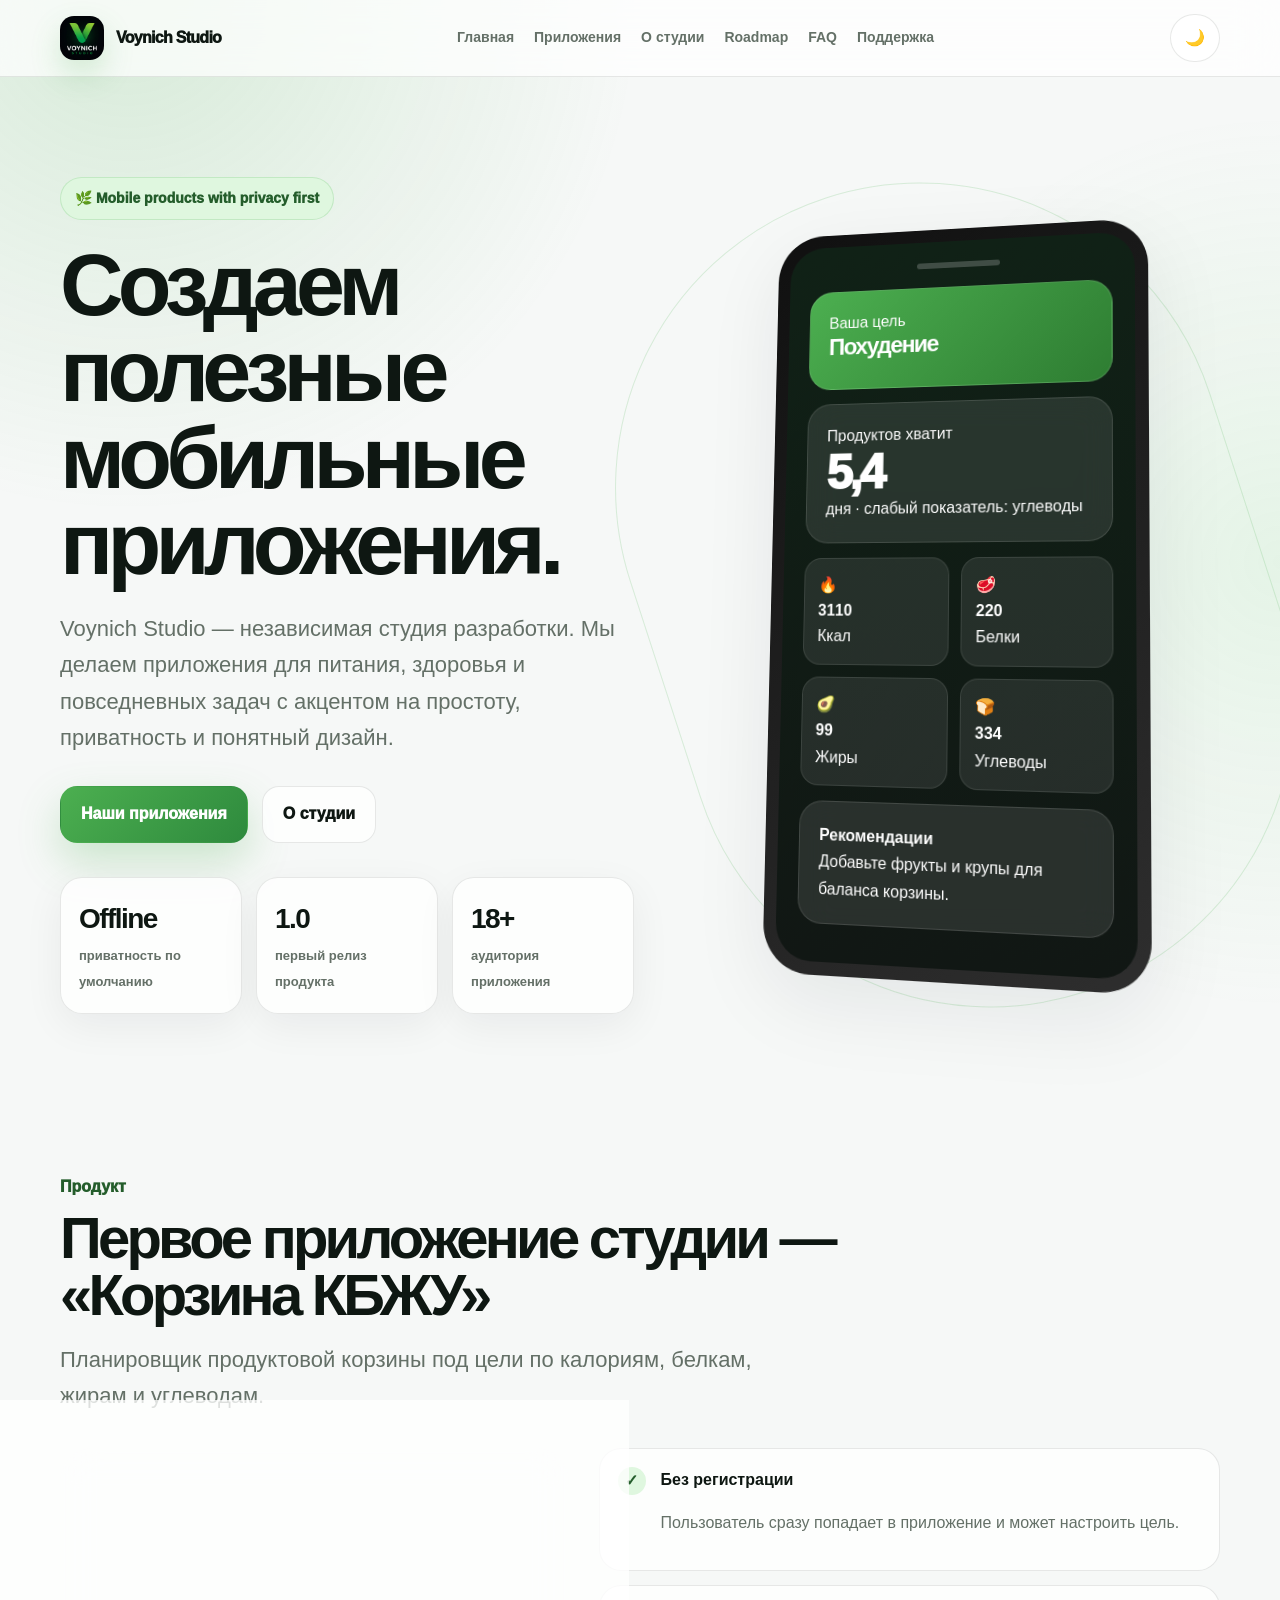
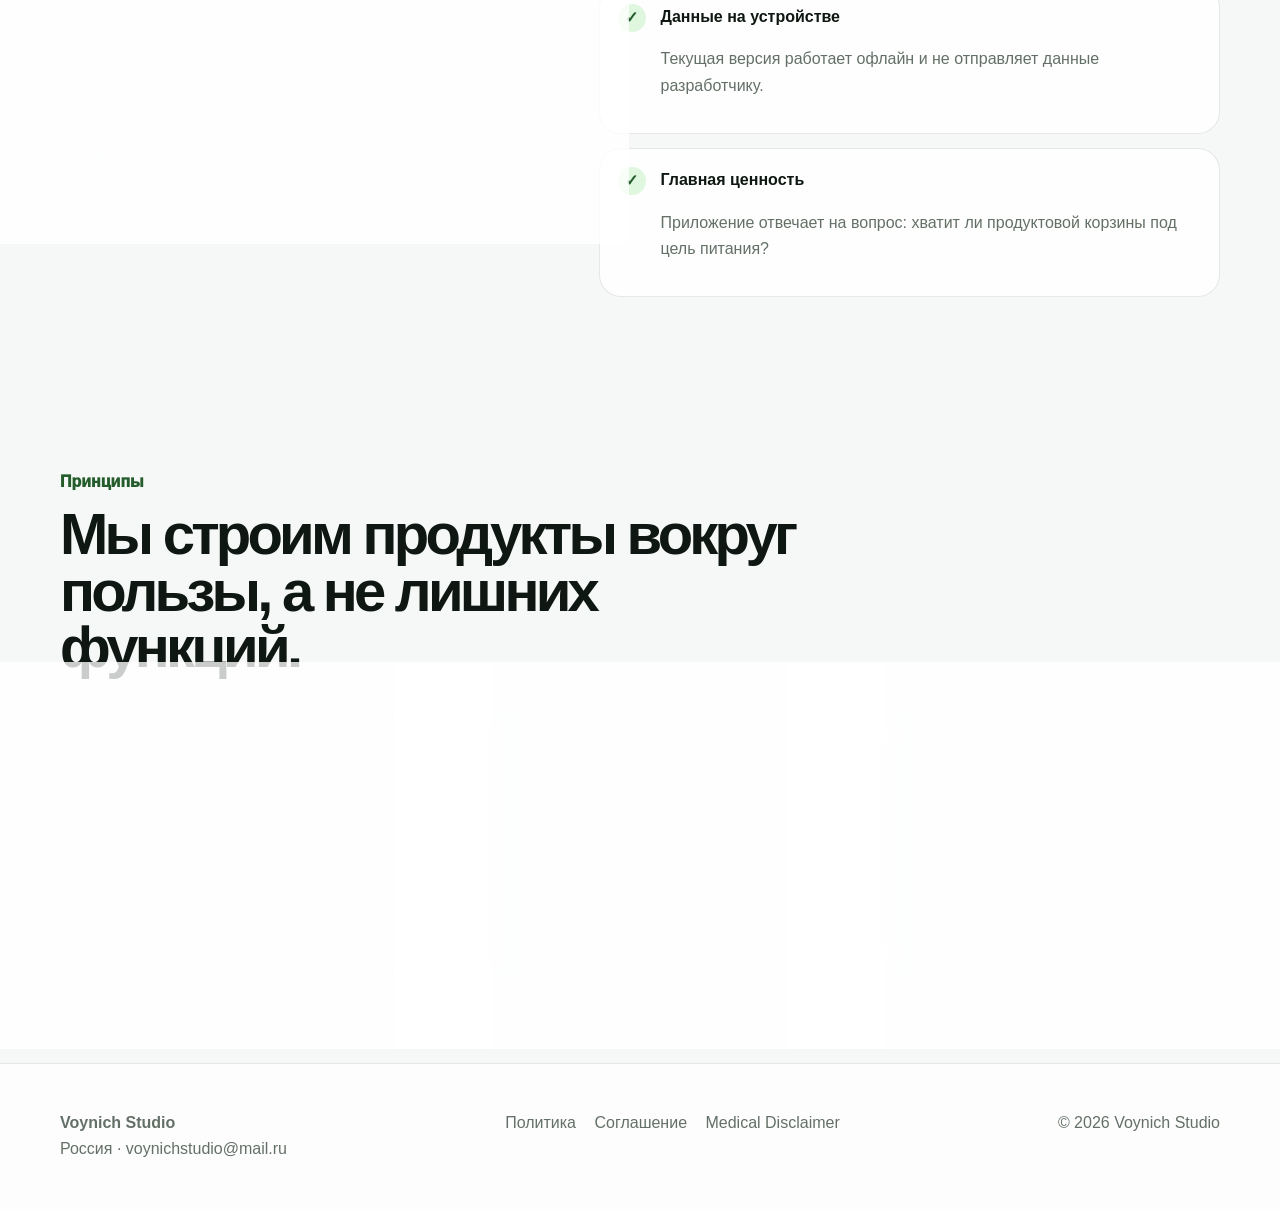
==== commit 1b41ad89: "Add files via upload" ====
--- a/index.html
+++ b/index.html
@@ -13,7 +13,7 @@
   <meta property="og:url" content="https://voynich-studio.github.io/">
   <meta property="og:site_name" content="Voynich Studio">
   <meta name="twitter:card" content="summary_large_image">
-  <link rel="icon" href="favicon.svg" type="image/svg+xml">
+  <link rel="icon" href="assets/favicon.png" type="image/png">
   <link rel="manifest" href="site.webmanifest">
   <link rel="stylesheet" href="style.css">
   <script type="application/ld+json">
@@ -33,7 +33,7 @@
   <nav class="site-nav">
     <div class="container nav-inner">
       <a class="logo" href="index.html" aria-label="Voynich Studio">
-        <span class="logo-mark">VS</span>
+        <img class="logo-mark" src="assets/voynich-studio-logo.jpg" alt="" width="44" height="44">
         <span>Voynich Studio</span>
       </a>
       <div class="nav-links" aria-label="Основная навигация">
--- a/style.css
+++ b/style.css
@@ -108,27 +108,11 @@
 .logo-mark {
   width: 44px;
   height: 44px;
-  border-radius: 16px;
-  display: grid;
-  place-items: center;
-  background:
-    linear-gradient(135deg, rgba(255,255,255,.28), rgba(255,255,255,.05)),
-    linear-gradient(135deg, var(--green), #1f7a35);
-  color: white;
-  box-shadow: 0 14px 30px rgba(76, 175, 80, .28);
-  position: relative;
-  overflow: hidden;
-}
-
-.logo-mark::after {
-  content: "";
-  position: absolute;
-  width: 24px;
-  height: 24px;
-  background: rgba(255,255,255,.22);
-  border-radius: 999px;
-  top: -6px;
-  right: -5px;
+  border-radius: 14px;
+  display: block;
+  object-fit: cover;
+  box-shadow: 0 14px 30px rgba(76, 175, 80, .22);
+  background: #080b0c;
 }
 
 .nav-links {
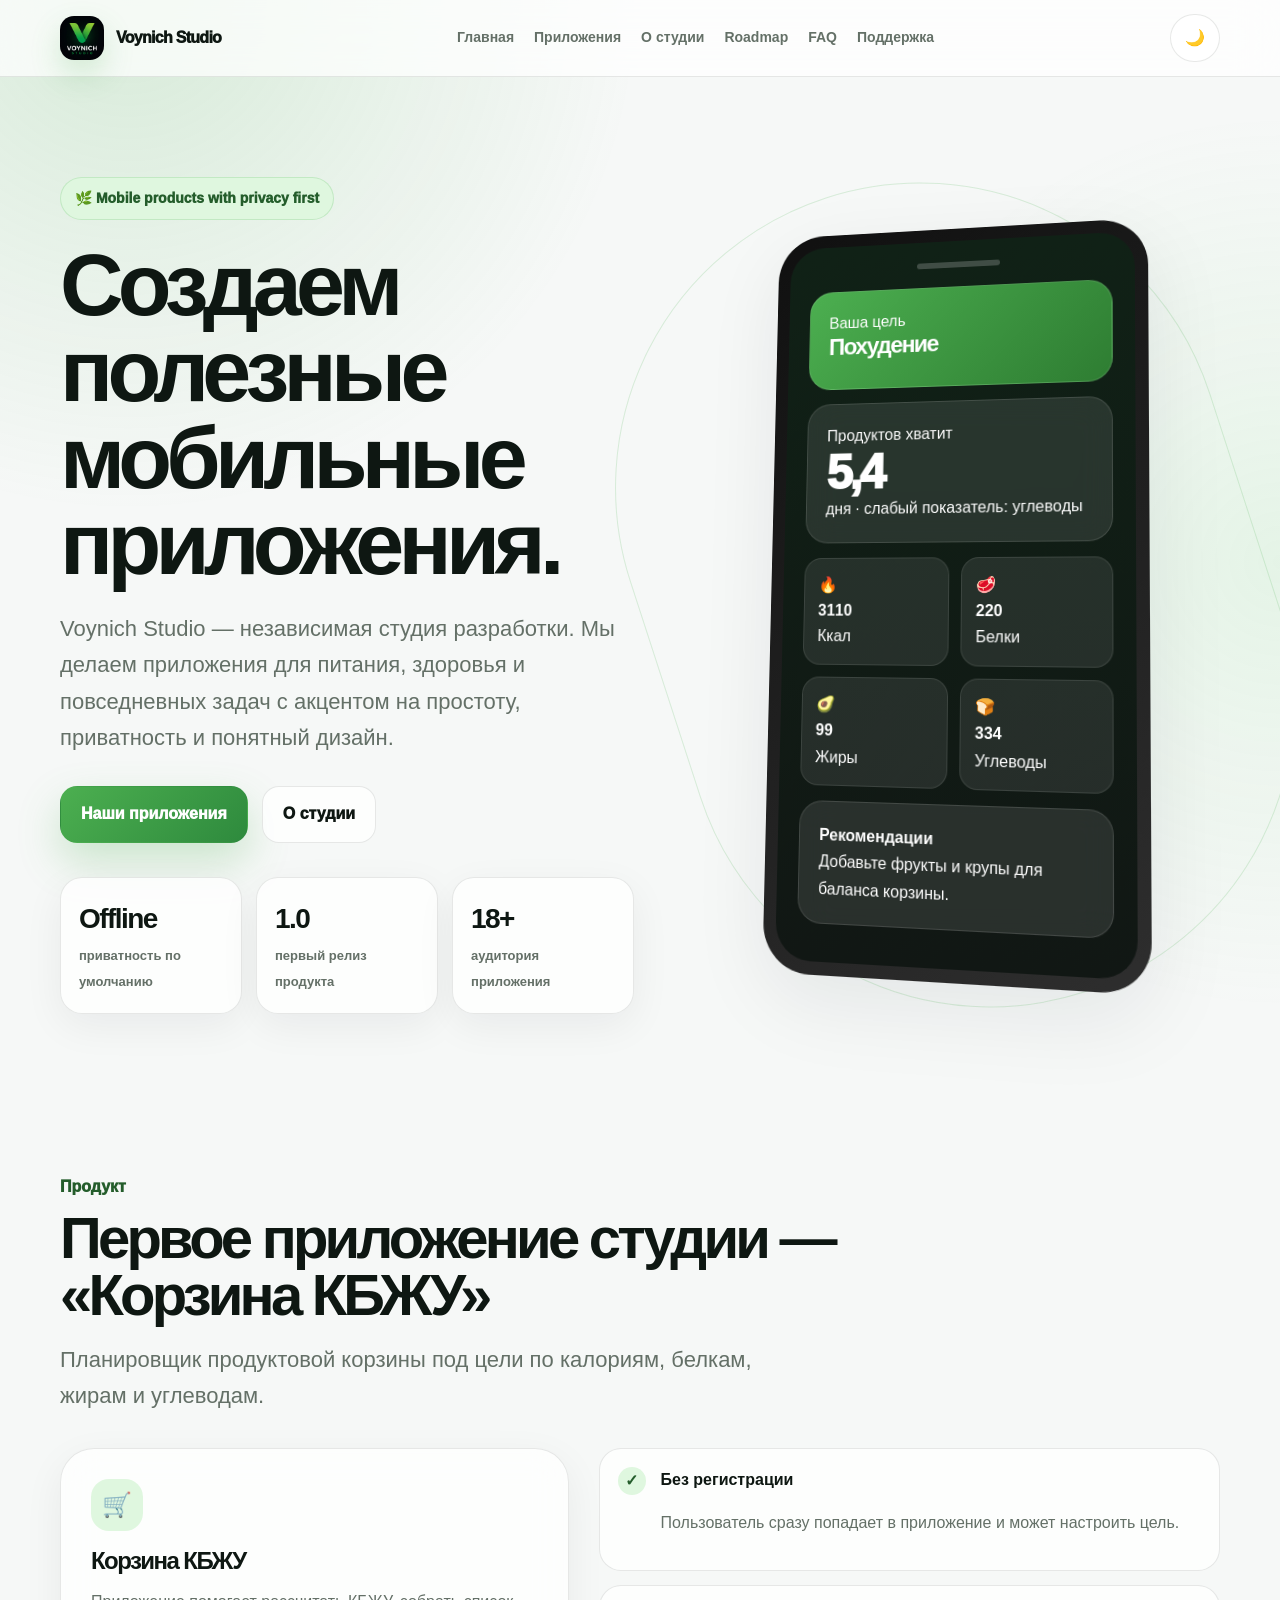
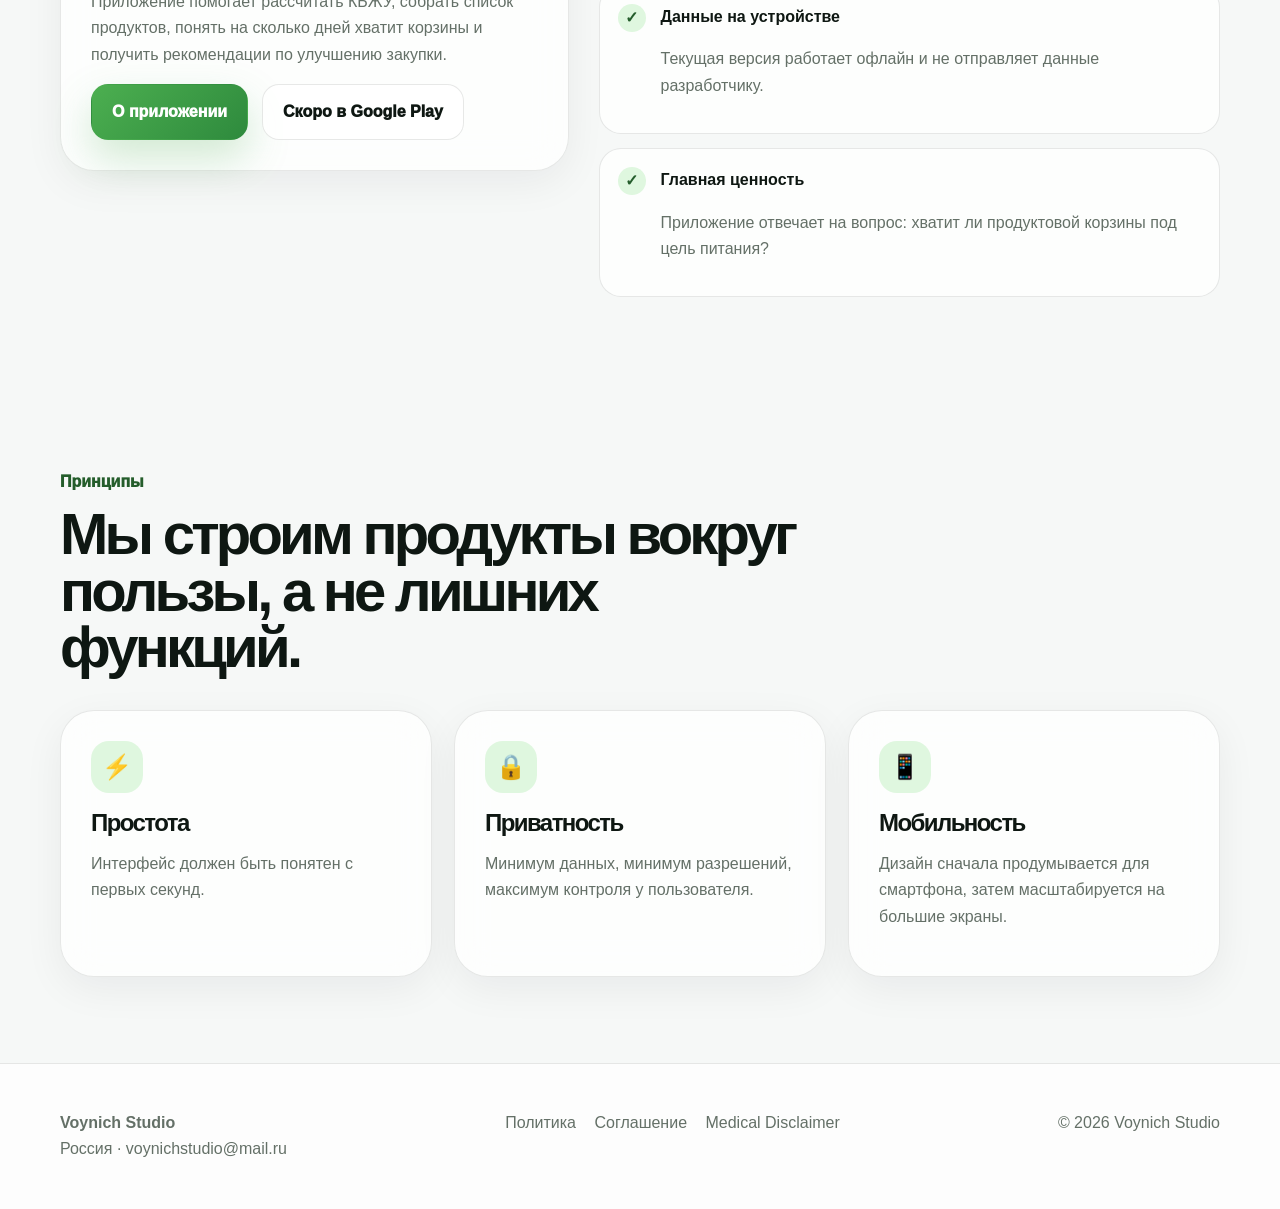
==== commit ad4e27cd: "Add files via upload" ====
--- a/index.html
+++ b/index.html
@@ -33,7 +33,7 @@
   <nav class="site-nav">
     <div class="container nav-inner">
       <a class="logo" href="index.html" aria-label="Voynich Studio">
-        <img class="logo-mark" src="assets/voynich-studio-logo.jpg" alt="" width="44" height="44">
+        <img class="logo-mark" src="assets/voynich-studio-logo-v2.jpg" alt="" width="44" height="44">
         <span>Voynich Studio</span>
       </a>
       <div class="nav-links" aria-label="Основная навигация">
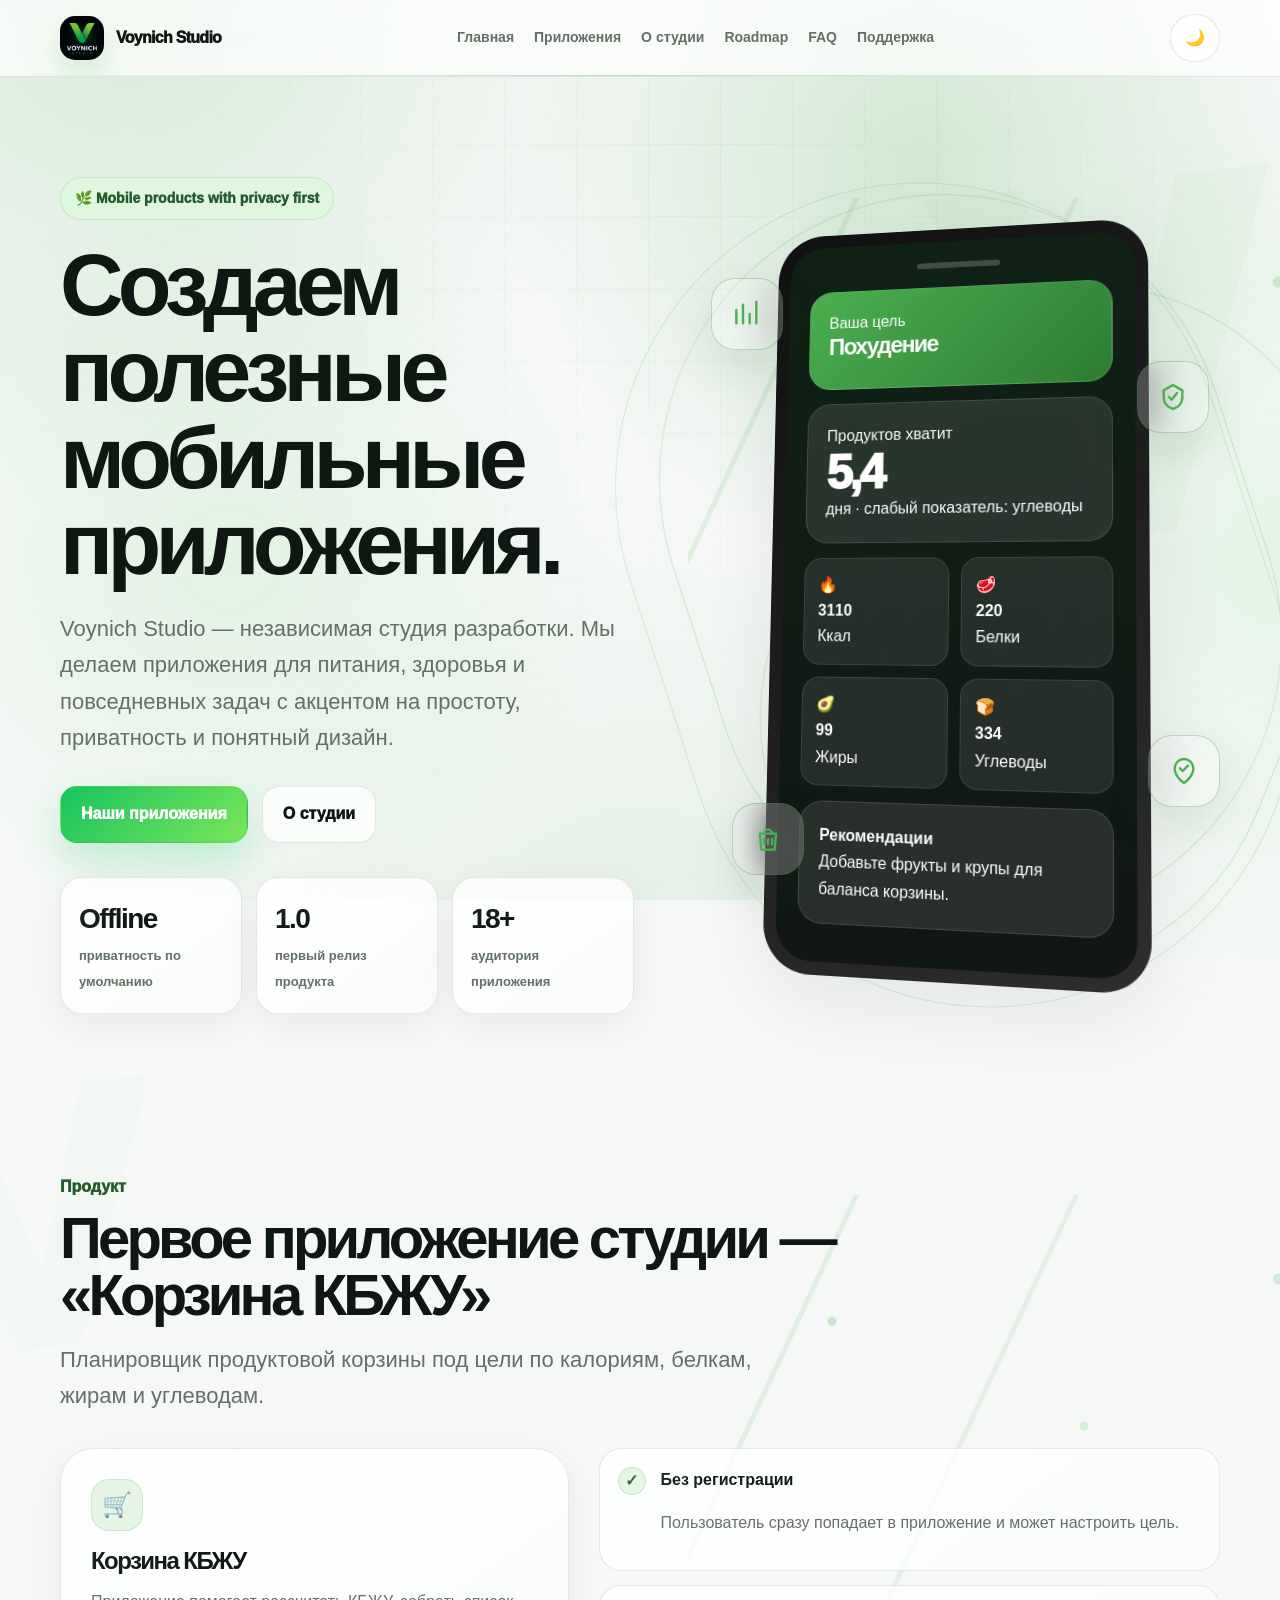
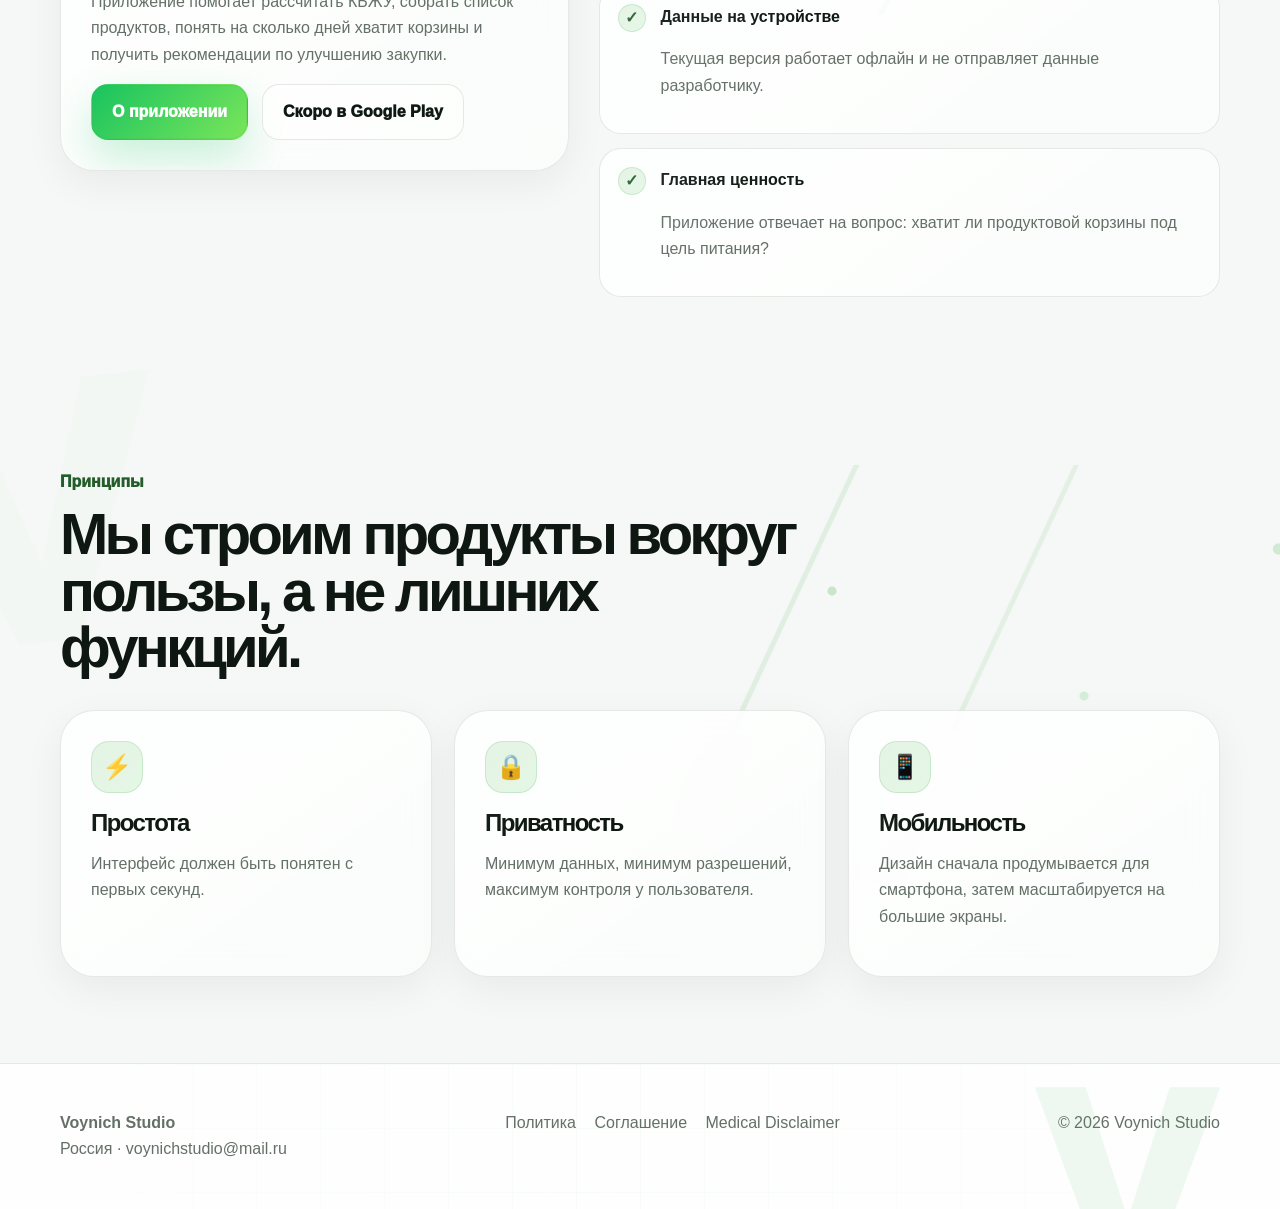
==== commit 1c38e162: "Add files via upload" ====
--- a/index.html
+++ b/index.html
@@ -78,6 +78,12 @@
     </div>
 
 <div class="device-wrap reveal d2">
+  <div class="brand-orbit" aria-hidden="true"></div>
+  <span class="glass-chip one" aria-hidden="true"><svg viewBox="0 0 24 24"><path d="M4 19V9m5 10V5m5 14v-7m5 7V3"/></svg></span>
+  <span class="glass-chip two" aria-hidden="true"><svg viewBox="0 0 24 24"><path d="M12 3l7 4v5c0 5-3.5 8-7 9-3.5-1-7-4-7-9V7l7-4z"/><path d="M9 12l2 2 4-5"/></svg></span>
+  <span class="glass-chip three" aria-hidden="true"><svg viewBox="0 0 24 24"><path d="M6 8h12l-1 12H7L6 8z"/><path d="M9 8a3 3 0 0 1 6 0"/><path d="M9 12v4m3-4v4m3-4v4"/></svg></span>
+  <span class="glass-chip four" aria-hidden="true"><svg viewBox="0 0 24 24"><path d="M12 21s7-4.5 7-11a7 7 0 0 0-14 0c0 6.5 7 11 7 11z"/><path d="M9 10l2 2 4-4"/></svg></span>
+
   <div class="orbit"></div>
   <div class="phone" aria-label="Мокап приложения Корзина КБЖУ">
     <div class="phone-screen">
--- a/style.css
+++ b/style.css
@@ -610,4 +610,233 @@
   .phone-screen { min-height: 560px; }
   .phone-grid { grid-template-columns: 1fr; }
   .timeline-item { grid-template-columns: 1fr; }
-}+}
+
+/* Voynich Studio brand system v1.0 */
+body::before {
+  content: "";
+  position: fixed;
+  inset: 0;
+  z-index: -3;
+  pointer-events: none;
+  background-image:
+    linear-gradient(color-mix(in srgb, var(--green) 7%, transparent) 1px, transparent 1px),
+    linear-gradient(90deg, color-mix(in srgb, var(--green) 7%, transparent) 1px, transparent 1px);
+  background-size: 72px 72px;
+  mask-image: radial-gradient(circle at 55% 18%, #000 0, rgba(0,0,0,.45) 28%, transparent 66%);
+  opacity: .9;
+}
+
+body::after {
+  content: "";
+  position: fixed;
+  inset: 0;
+  z-index: -4;
+  pointer-events: none;
+  background:
+    radial-gradient(circle at 72% 18%, color-mix(in srgb, var(--green) 22%, transparent), transparent 26rem),
+    radial-gradient(circle at 18% 62%, color-mix(in srgb, var(--green-2) 14%, transparent), transparent 24rem),
+    radial-gradient(circle at 50% 110%, color-mix(in srgb, var(--green) 11%, transparent), transparent 30rem);
+}
+
+.site-nav {
+  overflow: clip;
+}
+
+.site-nav::after {
+  content: "";
+  position: absolute;
+  left: 0;
+  right: 0;
+  bottom: 0;
+  height: 1px;
+  background: linear-gradient(90deg, transparent, color-mix(in srgb, var(--green) 38%, transparent), transparent);
+}
+
+.logo-mark {
+  border-radius: 15px;
+}
+
+.hero, .section, .legal-layout {
+  position: relative;
+  isolation: isolate;
+}
+
+.hero::before, .section::before, .legal-layout::before {
+  content: "V";
+  position: absolute;
+  z-index: -2;
+  right: clamp(-120px, 8vw, 70px);
+  top: clamp(10px, 10vw, 120px);
+  font-size: clamp(280px, 38vw, 720px);
+  line-height: .72;
+  font-weight: 1000;
+  letter-spacing: -.12em;
+  color: color-mix(in srgb, var(--green) 7%, transparent);
+  opacity: .38;
+  transform: rotate(-6deg);
+  pointer-events: none;
+}
+
+.section::before, .legal-layout::before {
+  right: auto;
+  left: -90px;
+  top: 10px;
+  font-size: clamp(220px, 28vw, 520px);
+  opacity: .18;
+}
+
+.hero::after, .section::after {
+  content: "";
+  position: absolute;
+  z-index: -1;
+  width: min(720px, 65vw);
+  height: min(420px, 45vw);
+  right: -10vw;
+  top: 12%;
+  pointer-events: none;
+  background:
+    radial-gradient(circle at 20% 30%, color-mix(in srgb, var(--green) 36%, transparent) 0 4px, transparent 5px),
+    radial-gradient(circle at 55% 55%, color-mix(in srgb, var(--green-2) 32%, transparent) 0 4px, transparent 5px),
+    radial-gradient(circle at 82% 20%, color-mix(in srgb, var(--green) 30%, transparent) 0 5px, transparent 6px),
+    linear-gradient(115deg, transparent 0 18%, color-mix(in srgb, var(--green) 18%, transparent) 18.2% 18.6%, transparent 18.8% 42%, color-mix(in srgb, var(--green) 14%, transparent) 42.2% 42.6%, transparent 42.8% 100%);
+  filter: drop-shadow(0 0 18px color-mix(in srgb, var(--green) 18%, transparent));
+  opacity: .72;
+}
+
+.brand-orbit {
+  position: absolute;
+  inset: -62px -42px;
+  pointer-events: none;
+  z-index: -1;
+}
+
+.brand-orbit::before, .brand-orbit::after {
+  content: "";
+  position: absolute;
+  border: 1px solid color-mix(in srgb, var(--green) 24%, transparent);
+  border-radius: 999px;
+  filter: drop-shadow(0 0 16px color-mix(in srgb, var(--green) 10%, transparent));
+}
+
+.brand-orbit::before {
+  inset: 4% 1% 12% 6%;
+  transform: rotate(-18deg);
+}
+
+.brand-orbit::after {
+  inset: 14% -8% 6% 24%;
+  transform: rotate(22deg);
+}
+
+.glass-chip {
+  position: absolute;
+  width: 72px;
+  height: 72px;
+  display: grid;
+  place-items: center;
+  border-radius: 24px;
+  color: var(--green);
+  background: color-mix(in srgb, var(--surface-solid) 22%, transparent);
+  border: 1px solid color-mix(in srgb, var(--green) 22%, var(--border));
+  box-shadow: 0 18px 50px rgba(20, 70, 28, .12);
+  backdrop-filter: blur(18px);
+  font-size: 28px;
+  z-index: 2;
+  animation: floatChip 7s ease-in-out infinite;
+}
+
+.glass-chip svg {
+  width: 32px;
+  height: 32px;
+  stroke: currentColor;
+  stroke-width: 1.8;
+  fill: none;
+  stroke-linecap: round;
+  stroke-linejoin: round;
+}
+
+.glass-chip.one { top: 8%; left: 4%; }
+.glass-chip.two { right: 2%; top: 19%; animation-delay: -1.8s; }
+.glass-chip.three { left: 8%; bottom: 13%; animation-delay: -3.3s; }
+.glass-chip.four { right: 0; bottom: 22%; animation-delay: -4.7s; }
+
+@keyframes floatChip {
+  0%, 100% { transform: translate3d(0, 0, 0) rotate(-2deg); }
+  50% { transform: translate3d(0, -12px, 0) rotate(3deg); }
+}
+
+.card, .stat, .feature, .timeline-item, .faq-item, .legal-doc, .screen-shot {
+  position: relative;
+  overflow: hidden;
+}
+
+.card::after, .stat::after, .feature::after, .timeline-item::after, .faq-item::after, .legal-doc::after, .screen-shot::after {
+  content: "";
+  position: absolute;
+  inset: 0;
+  border-radius: inherit;
+  pointer-events: none;
+  background: linear-gradient(145deg, rgba(255,255,255,.28), transparent 34%, color-mix(in srgb, var(--green) 6%, transparent));
+  opacity: .35;
+}
+
+.card-icon, .check {
+  background: linear-gradient(135deg, color-mix(in srgb, var(--green) 16%, var(--surface-solid)), color-mix(in srgb, var(--green-2) 18%, var(--surface-solid)));
+  border: 1px solid color-mix(in srgb, var(--green) 20%, transparent);
+}
+
+.btn.primary {
+  background: linear-gradient(135deg, #18C35F, #7AE65A);
+  box-shadow: 0 18px 42px rgba(24, 195, 95, .24), 0 0 0 1px color-mix(in srgb, var(--green) 20%, transparent) inset;
+}
+
+.btn.primary:hover {
+  box-shadow: 0 24px 56px rgba(24, 195, 95, .32), 0 0 0 1px color-mix(in srgb, var(--green) 28%, transparent) inset;
+}
+
+.footer {
+  position: relative;
+  overflow: hidden;
+}
+
+.footer::before {
+  content: "V";
+  position: absolute;
+  right: 8%;
+  bottom: -82px;
+  font-size: 260px;
+  line-height: .8;
+  font-weight: 1000;
+  letter-spacing: -.12em;
+  color: color-mix(in srgb, var(--green) 8%, transparent);
+  pointer-events: none;
+}
+
+.footer::after {
+  content: "";
+  position: absolute;
+  inset: 0;
+  pointer-events: none;
+  background-image:
+    linear-gradient(color-mix(in srgb, var(--green) 6%, transparent) 1px, transparent 1px),
+    linear-gradient(90deg, color-mix(in srgb, var(--green) 6%, transparent) 1px, transparent 1px);
+  background-size: 64px 64px;
+  opacity: .55;
+  mask-image: linear-gradient(90deg, transparent, #000 45%, transparent);
+}
+
+@media (max-width: 980px) {
+  .glass-chip { width: 58px; height: 58px; border-radius: 20px; }
+  .glass-chip svg { width: 26px; height: 26px; }
+  .glass-chip.one, .glass-chip.three { left: -4px; }
+  .glass-chip.two, .glass-chip.four { right: -4px; }
+}
+
+@media (max-width: 640px) {
+  body::before { background-size: 54px 54px; opacity: .55; }
+  .hero::before, .section::before, .legal-layout::before { opacity: .12; }
+  .hero::after, .section::after { opacity: .35; width: 96vw; right: -40vw; }
+  .glass-chip { display: none; }
+  .brand-orbit { opacity: .45; }
+}
